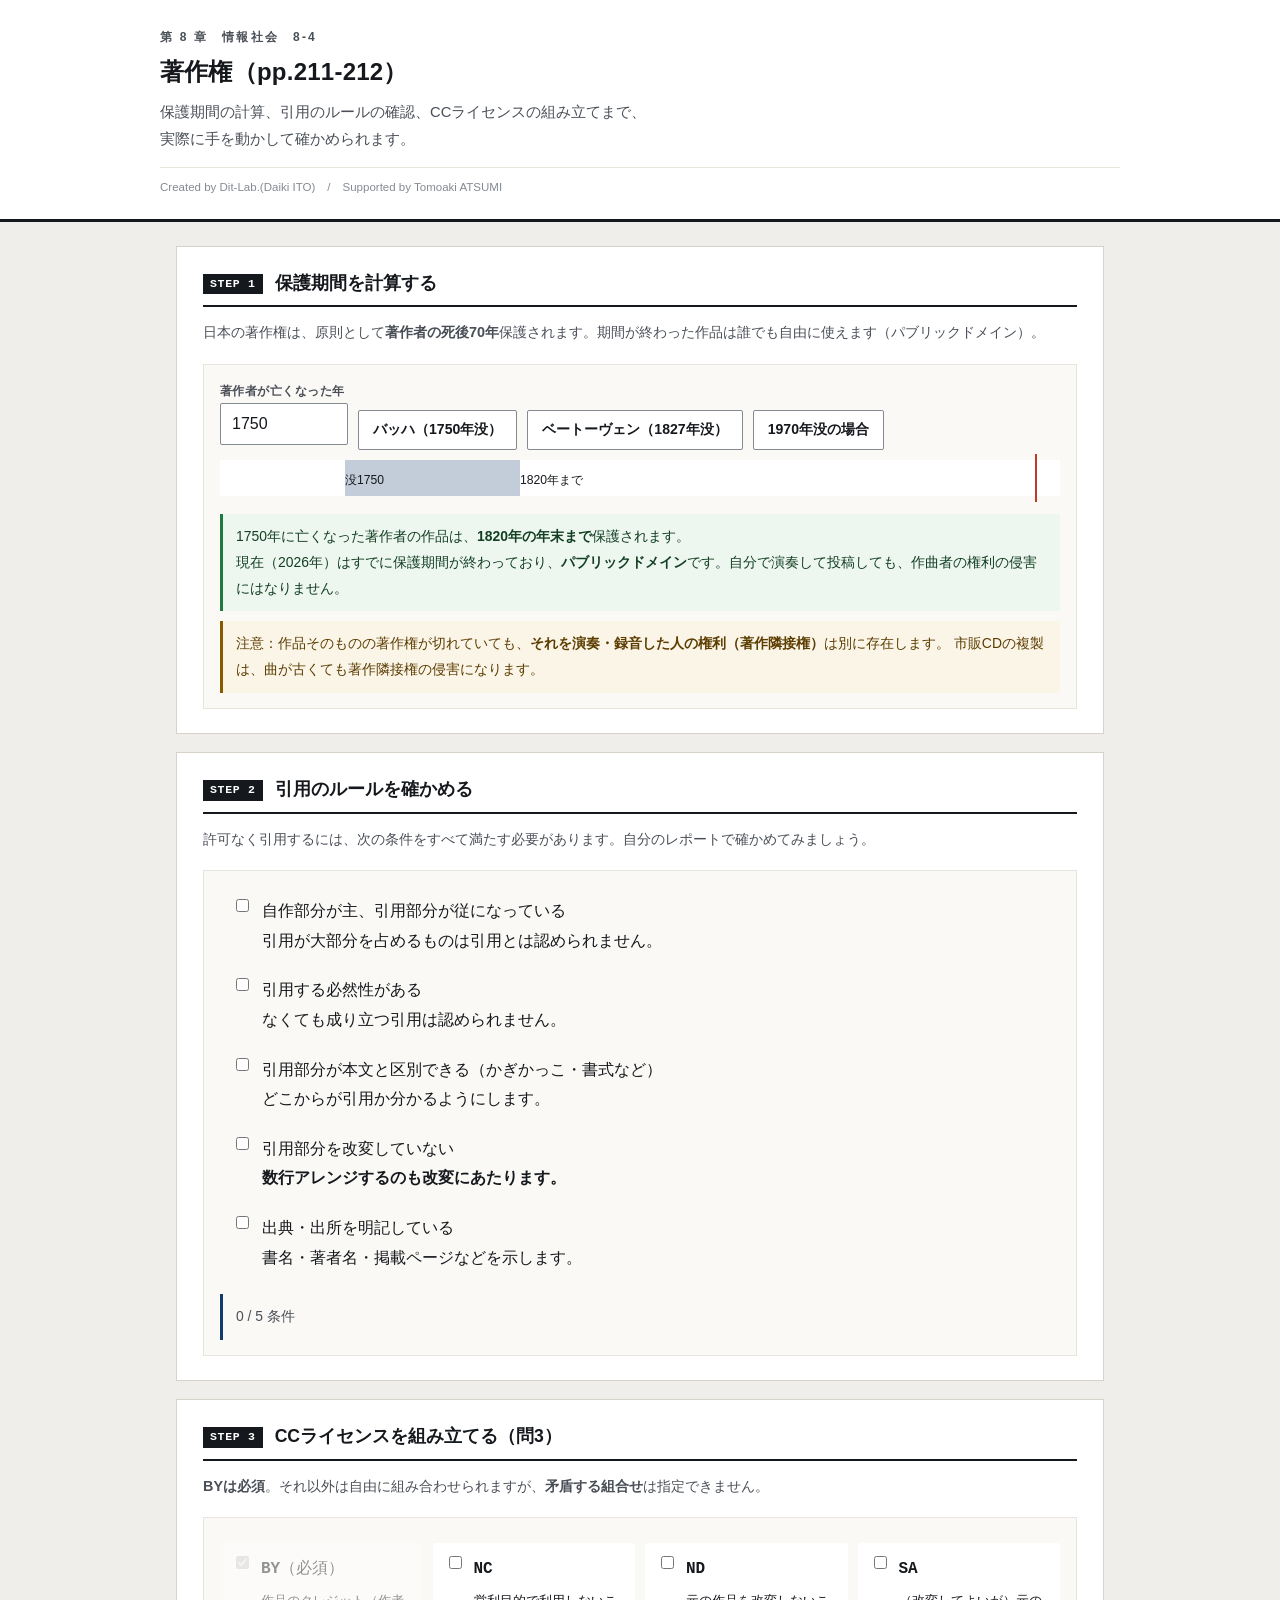
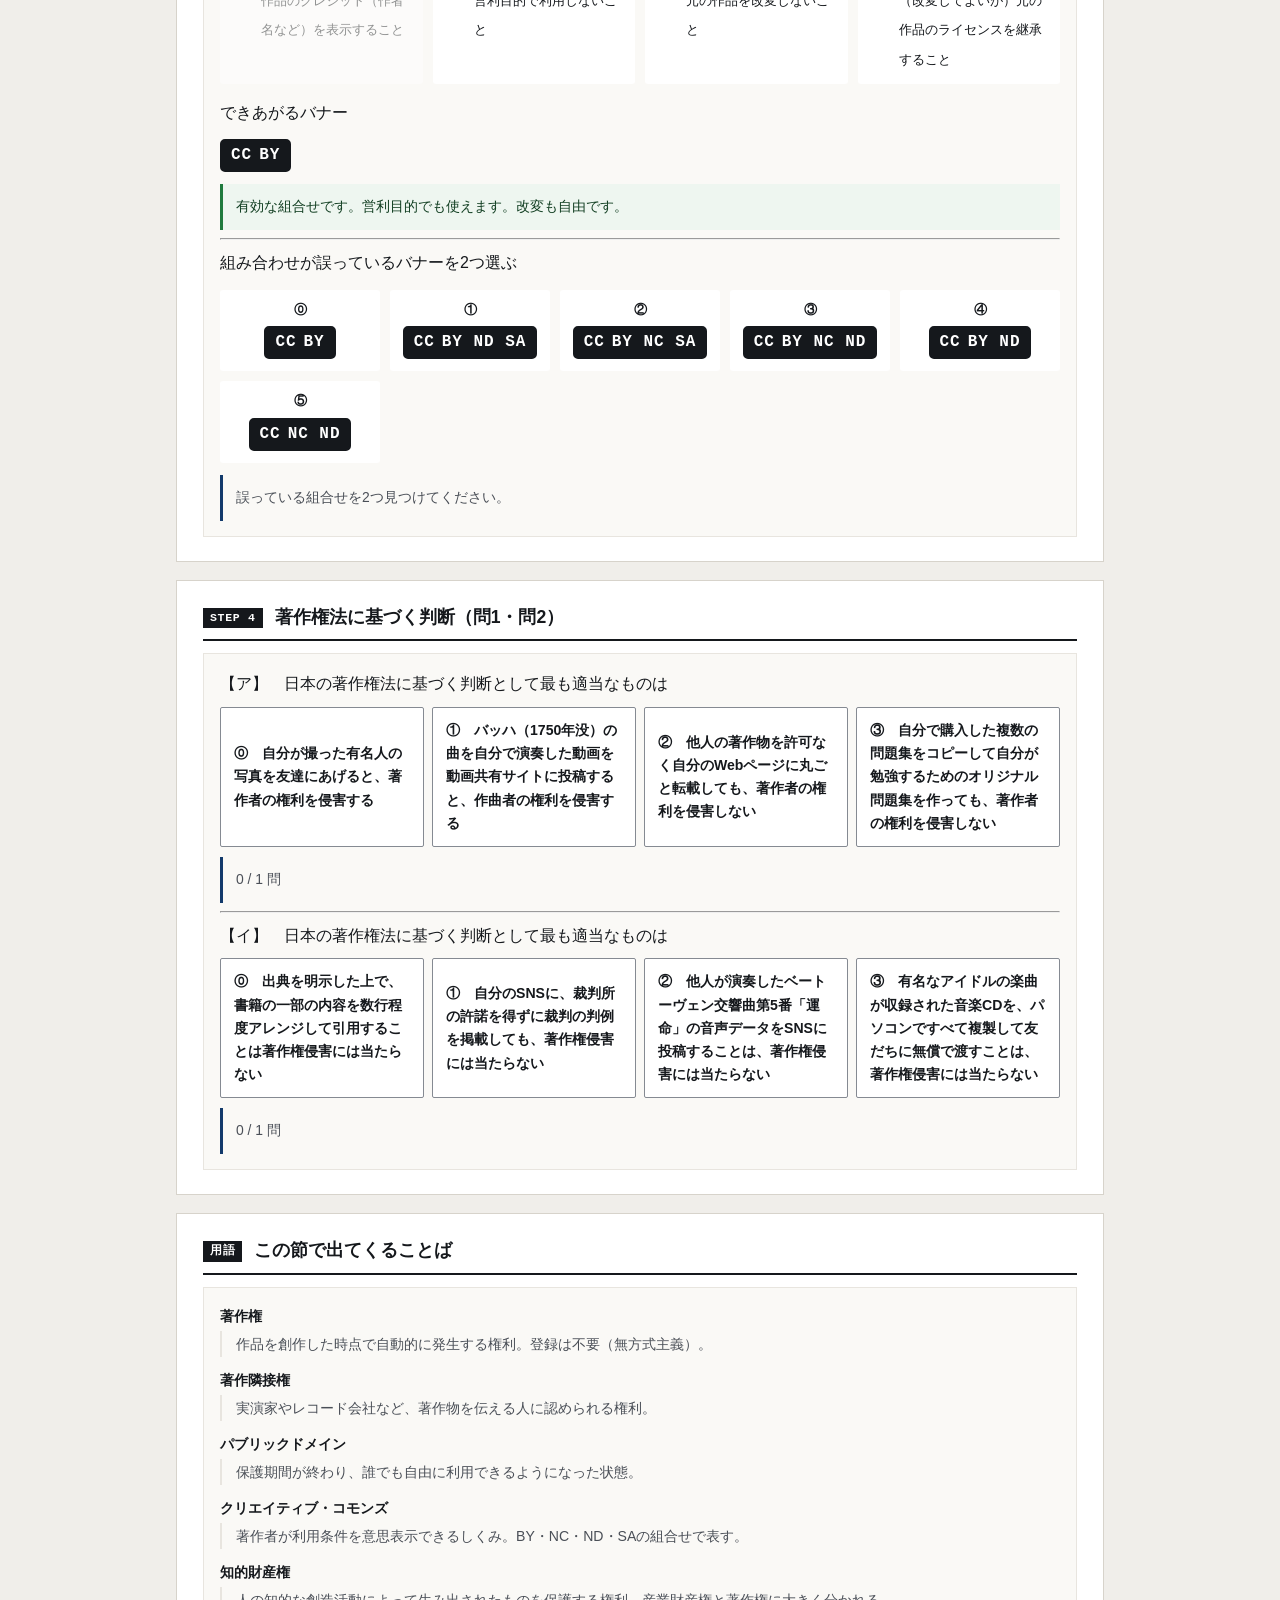
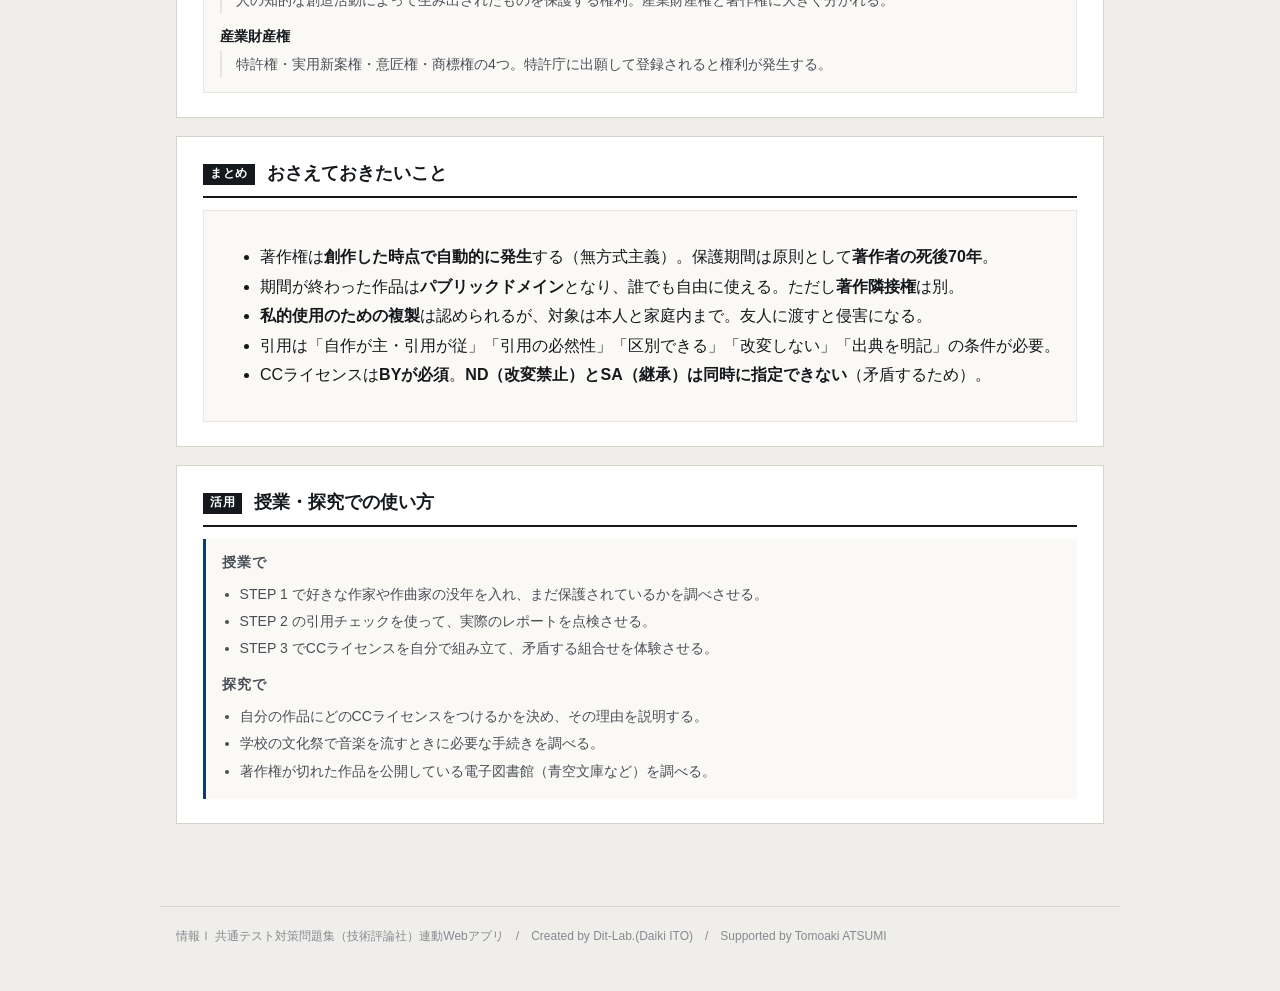
==== index.html @ 1e8e194f "chore: CSS/JSにキャッシュバスターを付与（更新が確実に反映されるように）" ====
<!DOCTYPE html>
<html lang="ja">
<head>
<meta charset="UTF-8">
<meta name="viewport" content="width=device-width, initial-scale=1.0">
<title>著作権｜情報Ⅰ共通テスト対策問題集</title>
<meta name="description" content="保護期間の計算、引用のルールの確認、CCライセンスの組み立てまで、実際に手を動かして確かめられます。">
<link rel="icon" href="data:image/svg+xml,%3Csvg xmlns=%22http://www.w3.org/2000/svg%22 viewBox=%220 0 32 32%22%3E%3Crect width=%2232%22 height=%2232%22 fill=%22%2315181c%22/%3E%3Ctext x=%2216%22 y=%2222%22 font-size=%2218%22 font-family=%22monospace%22 fill=%22%23fff%22 text-anchor=%22middle%22%3E01%3C/text%3E%3C/svg%3E">
<link rel="stylesheet" href="css/style.css?v=239696b1">
<link rel="stylesheet" href="css/app.css?v=c9babf44">
</head>
<body>

<header class="app-header">
  <div class="inner">
    <span class="eyebrow">第 8 章　情報社会　8-4</span>
    <h1>著作権（pp.211-212）</h1>
    <p class="lead">保護期間の計算、引用のルールの確認、CCライセンスの組み立てまで、実際に手を動かして確かめられます。</p>
    <p class="credit">Created by Dit-Lab.(Daiki ITO)　/　Supported by Tomoaki ATSUMI</p>
  </div>
</header>

<main class="wrap">
  <section class="step" id="step1">
    <h2><span class="no">STEP 1</span>保護期間を計算する</h2>
    <p class="desc">日本の著作権は、原則として<strong>著作者の死後70年</strong>保護されます。期間が終わった作品は誰でも自由に使えます（パブリックドメイン）。</p>
    <div class="panel">
      <div class="btn-row" style="align-items:flex-end;flex-wrap:wrap;gap:10px">
        <label class="fld" for="deathY">著作者が亡くなった年<br>
          <input type="number" id="deathY" value="1750" class="mono" style="width:8em"></label>
        <button class="btn" data-y="1750">バッハ（1750年没）</button>
        <button class="btn" data-y="1827">ベートーヴェン（1827年没）</button>
        <button class="btn" data-y="1970">1970年没の場合</button>
      </div>
      <div class="timeline2" id="tlBox"></div>
      <div class="note" id="tlNote" style="margin-top:18px"></div>
      <div class="note warn" style="margin-top:10px">
        注意：作品そのものの著作権が切れていても、<strong>それを演奏・録音した人の権利（著作隣接権）</strong>は別に存在します。
        市販CDの複製は、曲が古くても著作隣接権の侵害になります。
      </div>
    </div>
  </section>

  <section class="step" id="step2">
    <h2><span class="no">STEP 2</span>引用のルールを確かめる</h2>
    <p class="desc">許可なく引用するには、次の条件をすべて満たす必要があります。自分のレポートで確かめてみましょう。</p>
    <div class="panel">
      <div class="rulelist" id="ruleBox"></div>
      <div class="note" id="ruleNote" style="margin-top:12px"></div>
    </div>
  </section>

  <section class="step" id="step3">
    <h2><span class="no">STEP 3</span>CCライセンスを組み立てる（問3）</h2>
    <p class="desc"><strong>BYは必須</strong>。それ以外は自由に組み合わせられますが、<strong>矛盾する組合せ</strong>は指定できません。</p>
    <div class="panel">
      <div class="ccopts" id="ccOpts"></div>
      <p class="qhead" style="margin-top:14px">できあがるバナー</p>
      <div id="ccOut"></div>
      <div class="note" id="ccNote" style="margin-top:12px"></div>
      <hr class="sep">
      <p class="qhead">組み合わせが誤っているバナーを2つ選ぶ</p>
      <div class="ccbank" id="ccBank"></div>
      <div class="note" id="bankNote" style="margin-top:12px"></div>
    </div>
  </section>

  <section class="step" id="step4">
    <h2><span class="no">STEP 4</span>著作権法に基づく判断（問1・問2）</h2>
    <div class="panel">
      <div id="q1Box"></div>
      <div class="note" id="q1Note" style="margin-top:10px"></div>
      <hr class="sep">
      <div id="q2Box"></div>
      <div class="note" id="q2Note" style="margin-top:10px"></div>
    </div>
  </section>

  <section class="step" id="glossary">
    <h2><span class="no">用語</span>この節で出てくることば</h2>
    <div class="panel"><div id="glossBox"></div></div>
  </section>

  <section class="step" id="wrap">
    <h2><span class="no">まとめ</span>おさえておきたいこと</h2>
    <div class="panel">
      <ul class="bullets">
        <li>著作権は<strong>創作した時点で自動的に発生</strong>する（無方式主義）。保護期間は原則として<strong>著作者の死後70年</strong>。</li>
        <li>期間が終わった作品は<strong>パブリックドメイン</strong>となり、誰でも自由に使える。ただし<strong>著作隣接権</strong>は別。</li>
        <li><strong>私的使用のための複製</strong>は認められるが、対象は本人と家庭内まで。友人に渡すと侵害になる。</li>
        <li>引用は「自作が主・引用が従」「引用の必然性」「区別できる」「改変しない」「出典を明記」の条件が必要。</li>
        <li>CCライセンスは<strong>BYが必須</strong>。<strong>ND（改変禁止）とSA（継承）は同時に指定できない</strong>（矛盾するため）。</li>
      </ul>
    </div>
  </section>

  <section class="step">
    <h2><span class="no">活用</span>授業・探究での使い方</h2>
    <div class="use-note">
      <h3>授業で</h3>
      <ul>
        <li>STEP 1 で好きな作家や作曲家の没年を入れ、まだ保護されているかを調べさせる。</li>
        <li>STEP 2 の引用チェックを使って、実際のレポートを点検させる。</li>
        <li>STEP 3 でCCライセンスを自分で組み立て、矛盾する組合せを体験させる。</li>
      </ul>
      <h3 style="margin-top:12px">探究で</h3>
      <ul>
        <li>自分の作品にどのCCライセンスをつけるかを決め、その理由を説明する。</li>
        <li>学校の文化祭で音楽を流すときに必要な手続きを調べる。</li>
        <li>著作権が切れた作品を公開している電子図書館（青空文庫など）を調べる。</li>
      </ul>
    </div>
  </section>

</main>

<footer class="app-footer">
  情報Ⅰ 共通テスト対策問題集（技術評論社）連動Webアプリ　/　Created by Dit-Lab.(Daiki ITO)　/　Supported by Tomoaki ATSUMI
</footer>

<script src="js/tools.js?v=c07db610"></script>
<script src="js/chart.js?v=fb6e3be1"></script>
<script src="js/terms.js?v=d081cacd"></script>
<script src="js/quiz.js?v=5d6779cc"></script>
<script src="js/app.js?v=ba1130f3"></script>
</body>
</html>
---- css/style.css ----
/* =========================================================
   情報Ⅰ 共通テスト対策問題集 — Web アプリ共通スタイル
   紙面（参考書）に寄せた設計。装飾色は使わず、色は意味を持つときだけ。
   ========================================================= */

:root{
  --paper:#ffffff;
  --paper-2:#faf9f6;      /* うすい紙 */
  --bg:#f0eeea;           /* 台紙 */
  --ink:#15181c;
  --ink-2:#4a4f57;
  --ink-3:#858a92;
  --rule:#d7d3cb;         /* 罫線 */
  --rule-2:#e8e5df;
  --accent:#123a6b;       /* 濃紺。主要操作と現在地だけに使う */
  --accent-w:#e9eef6;
  --zero:#c0392b;         /* 左＝0 */
  --one:#1d4ed8;          /* 右＝1 */
  --ok:#1f7a3d;   --ok-bg:#eef6f0;
  --ng:#b3261e;   --ng-bg:#fbefee;
  --warn:#8a5a00; --warn-bg:#fbf5e8;
  --font:"Hiragino Kaku Gothic ProN","Hiragino Sans","Yu Gothic Medium","Yu Gothic",
         "Noto Sans JP",Meiryo,-apple-system,BlinkMacSystemFont,sans-serif;
  --mono:"SFMono-Regular",Menlo,Consolas,"Courier New",monospace;
}

*{box-sizing:border-box}
[hidden]{display:none !important}
html{-webkit-text-size-adjust:100%}
body{
  margin:0; background:var(--bg); color:var(--ink);
  font-family:var(--font); font-size:16px; line-height:1.85;
  font-feature-settings:"palt" 1;
}
h1,h2,h3,h4{line-height:1.45; margin:0; font-weight:700}
p{margin:0 0 .75em} p:last-child{margin-bottom:0}
a{color:var(--accent)}

/* ---------- 標題 ---------- */
.app-header{background:var(--paper); border-bottom:3px solid var(--ink); padding:26px 20px 20px}
.app-header .inner{max-width:960px; margin:0 auto}
.app-header .eyebrow{
  font-size:.75rem; font-weight:700; color:var(--ink-2); letter-spacing:.18em;
  display:block; margin-bottom:7px;
}
.app-header h1{font-size:1.5rem; letter-spacing:.01em}
.app-header .lead{font-size:.92rem; color:var(--ink-2); margin-top:9px; max-width:60ch}
.app-header .credit{
  font-size:.72rem; color:var(--ink-3); margin-top:14px;
  padding-top:9px; border-top:1px solid var(--rule-2);
}

/* ---------- 版面 ---------- */
.wrap{max-width:960px; margin:0 auto; padding:24px 16px 64px}
.step{background:var(--paper); border:1px solid var(--rule); padding:24px 26px; margin-bottom:18px}
.step > h2{
  display:flex; align-items:baseline; gap:12px; font-size:1.1rem;
  padding-bottom:9px; border-bottom:2px solid var(--ink); margin-bottom:12px;
}
.step > h2 .no{
  flex:none; font-family:var(--mono); font-size:.72rem; font-weight:700;
  background:var(--ink); color:var(--paper); padding:2px 7px; letter-spacing:.06em;
  position:relative; top:-2px;
}
.step > .desc{color:var(--ink-2); font-size:.9rem; margin-bottom:18px}
.step[hidden]{display:none}

.grid{display:grid; gap:20px}
.grid > *{min-width:0}          /* 子の中身で列が広がるのを防ぐ */
@media(min-width:800px){ .grid.c2{grid-template-columns:1fr 1fr} }

.panel{border:1px solid var(--rule-2); background:var(--paper-2); padding:15px 16px; min-width:0}
.panel > h3{
  font-size:.8rem; font-weight:700; color:var(--ink-2); letter-spacing:.08em;
  margin-bottom:12px; padding-bottom:6px; border-bottom:1px solid var(--rule);
}

/* ---------- 部品 ---------- */
.btn{
  appearance:none; border:1px solid var(--ink-3); background:var(--paper); color:var(--ink);
  font-family:inherit; font-size:.88rem; font-weight:700; padding:8px 14px;
  border-radius:2px; cursor:pointer; min-height:40px; line-height:1.4;
  transition:background .12s, border-color .12s, color .12s;
}
.btn:hover:not(:disabled){background:var(--accent-w); border-color:var(--accent); color:var(--accent)}
.btn:disabled{opacity:.35; cursor:not-allowed}
.btn.primary{background:var(--accent); color:var(--paper); border-color:var(--accent)}
.btn.primary:hover:not(:disabled){background:#0d2c53; color:var(--paper)}
.btn.ghost{border-color:var(--rule); color:var(--ink-2)}
.btn.sm{font-size:.8rem; padding:5px 10px; min-height:34px}
.btn-row{display:flex; flex-wrap:wrap; gap:8px; align-items:center}

/* タブ（見出し下線式） */
.seg{display:flex; gap:0; border-bottom:1px solid var(--rule)}
.seg button{
  appearance:none; border:0; background:transparent; font-family:inherit; font-size:.88rem;
  font-weight:700; color:var(--ink-3); padding:9px 4px; margin-right:26px; cursor:pointer;
  border-bottom:3px solid transparent; margin-bottom:-1px; min-height:40px;
}
.seg button:hover{color:var(--ink-2)}
.seg button[aria-pressed="true"]{color:var(--ink); border-bottom-color:var(--accent)}

label.fld{display:block; font-size:.78rem; font-weight:700; color:var(--ink-2); margin-bottom:5px; letter-spacing:.04em}
input[type=text], textarea, input[type=number]{
  width:100%; font-family:inherit; font-size:1rem; color:var(--ink);
  border:1px solid var(--ink-3); border-radius:2px; padding:9px 11px;
  background:var(--paper); min-height:42px;
}
input:focus, textarea:focus{outline:2px solid var(--accent); outline-offset:-1px; border-color:var(--accent)}
.btn:focus-visible, .seg button:focus-visible, .node-card:focus-visible{outline:2px solid var(--accent); outline-offset:2px}
textarea{resize:vertical; line-height:1.7}
.mono{font-family:var(--mono)}

table.tbl{width:100%; border-collapse:collapse; font-size:.89rem}
table.tbl th, table.tbl td{border-bottom:1px solid var(--rule-2); padding:7px 10px; text-align:right}
table.tbl th:first-child, table.tbl td:first-child{text-align:left}
table.tbl thead th{border-bottom:1.5px solid var(--ink); font-size:.76rem; color:var(--ink-2); font-weight:700; white-space:nowrap}
.tbl-scroll{overflow-x:auto; -webkit-overflow-scrolling:touch; max-width:100%}

.note{padding:10px 13px; font-size:.87rem; border-left:3px solid var(--ink-3); background:var(--paper-2)}
.note.ok{background:var(--ok-bg); border-left-color:var(--ok); color:#123f22}
.note.ng{background:var(--ng-bg); border-left-color:var(--ng); color:#6d1a15}
.note.info{background:var(--paper-2); border-left-color:var(--accent); color:var(--ink-2)}
.note.warn{background:var(--warn-bg); border-left-color:var(--warn); color:#5c3d00}
.note[hidden]{display:none}

.badge{
  display:inline-block; font-size:.72rem; font-weight:700; padding:1px 7px;
  border:1px solid var(--rule); color:var(--ink-2); background:var(--paper); letter-spacing:.04em;
}

/* 数値は罫線で仕切るだけ。カードにしない */
.metrics{display:flex; flex-wrap:wrap; gap:0; border-top:1px solid var(--rule)}
.metric{flex:1 1 130px; padding:11px 14px 11px 0; border-right:1px solid var(--rule-2)}
.metric:last-child{border-right:0}
.metric .k{font-size:.74rem; color:var(--ink-3); font-weight:700; letter-spacing:.05em}
.metric .v{font-size:1.6rem; font-weight:700; line-height:1.3; font-family:var(--mono); letter-spacing:-.01em}
.metric .s{font-size:.76rem; color:var(--ink-2)}

.bit0{color:var(--zero); font-weight:700}
.bit1{color:var(--one); font-weight:700}

.app-footer{
  max-width:960px; margin:0 auto; padding:18px 16px 44px; color:var(--ink-3);
  font-size:.75rem; border-top:1px solid var(--rule);
}
.sr-only{position:absolute;width:1px;height:1px;overflow:hidden;clip:rect(0 0 0 0);white-space:nowrap}

@media(max-width:640px){
  body{font-size:15px}
  .app-header{padding:20px 16px 16px}
  .app-header h1{font-size:1.16rem}
  .wrap{padding:16px 12px 52px}
  .step{padding:18px 15px}
  .seg button{margin-right:18px; font-size:.84rem}
  .metric{flex-basis:50%; border-right:0}
}
@media (prefers-reduced-motion:reduce){ *{animation:none!important; transition:none!important} }

/* ---------- 自分のデータ・共有・印刷 ---------- */
.toolbar{display:flex; flex-wrap:wrap; gap:8px; align-items:center; margin-top:12px;
  padding-top:12px; border-top:1px solid var(--rule-2)}
.toolbar .hint{font-size:.78rem; color:var(--ink-3)}
.paste-area{width:100%; min-height:110px; font-family:var(--mono); font-size:.86rem}
.use-note{background:var(--paper-2); border-left:3px solid var(--accent); padding:14px 16px; font-size:.88rem}
.use-note h3{font-size:.86rem; letter-spacing:.06em; margin-bottom:8px; color:var(--ink-2)}
.use-note ol, .use-note ul{margin:0; padding-left:1.25em; line-height:1.95; color:var(--ink-2)}

@media print{
  body{background:#fff}
  .app-header{border-bottom:2px solid #000}
  .step{border:1px solid #bbb; break-inside:avoid; page-break-inside:avoid; margin-bottom:12px}
  .btn, .seg, .toolbar, input[type=range]{display:none !important}
  .note{border-left-width:2px}
  a[href]:after{content:""}
}

/* ---------- 入力グリッド ---------- */
.dg-scroll{overflow:auto; -webkit-overflow-scrolling:touch; border:1px solid var(--rule); background:var(--paper); max-height:420px}
table.dg{border-collapse:collapse; font-family:var(--mono); font-size:.9rem; min-width:100%}
table.dg th, table.dg td{border:1px solid var(--rule-2); padding:0}
table.dg thead th{background:var(--paper-2); position:sticky; top:0; z-index:2}
table.dg .dg-n{background:var(--paper-2); color:var(--ink-3); font-size:.76rem; font-weight:400;
  text-align:center; min-width:34px; padding:0 4px; position:sticky; left:0; z-index:1}
table.dg .dg-corner{background:var(--paper-2); min-width:34px; position:sticky; left:0; z-index:3}
table.dg .dg-act{background:var(--paper-2); width:34px}
.dg-h, .dg-c{width:100%; min-width:96px; border:0; background:transparent; font-family:inherit;
  font-size:.9rem; padding:8px 9px; color:var(--ink); min-height:38px}
.dg-h{font-weight:700; font-family:var(--font); font-size:.82rem; color:var(--ink-2)}
.dg-c.num{text-align:right}
.dg-c:focus, .dg-h:focus{outline:2px solid var(--accent); outline-offset:-2px; background:var(--accent-w)}
.dg-del{border:0; background:transparent; color:var(--ink-3); cursor:pointer; width:32px; height:34px; font-size:1rem}
.dg-del:hover{color:var(--ng)}
.dg-tools{display:flex; flex-wrap:wrap; gap:8px; align-items:center; margin-top:10px}
.dg-hint{font-size:.76rem; color:var(--ink-3)}

/* ---------- ファイル読み込み ---------- */
.filebox{display:flex; flex-wrap:wrap; gap:10px; align-items:center; padding:12px;
  border:1px dashed var(--rule); background:var(--paper-2)}
.filebox input[type=file]{font-size:.85rem; font-family:inherit; max-width:100%}
.filebox .sel{max-width:220px}
.filelabel{display:inline-flex; align-items:center; gap:6px; font-size:.85rem; font-weight:700;
  border:1px solid var(--ink-3); background:var(--paper); padding:8px 14px; border-radius:2px; cursor:pointer; min-height:40px}
.filelabel:hover{border-color:var(--accent); color:var(--accent); background:var(--accent-w)}
.filelabel input{display:none}

/* ---------- 用語解説 ---------- */
.term{position:relative; border-bottom:1.5px dotted var(--accent); cursor:help; color:var(--accent); font-weight:700}
.term .term-pop{display:none; position:absolute; left:0; top:1.7em; z-index:50; width:min(300px,78vw);
  background:var(--paper); border:1px solid var(--ink-3); box-shadow:0 6px 20px rgba(0,0,0,.14);
  padding:10px 12px; font-size:.82rem; font-weight:400; color:var(--ink-2); line-height:1.75;
  border-left:3px solid var(--accent); cursor:auto; text-align:left}
.term .term-pop b{display:block; color:var(--ink); font-size:.86rem; margin-bottom:3px}
.term.open .term-pop{display:block}
dl.gloss{margin:0; font-size:.88rem}
dl.gloss dt{font-weight:700; color:var(--ink); margin-top:10px}
dl.gloss dt:first-child{margin-top:0}
dl.gloss dd{margin:2px 0 0; color:var(--ink-2); line-height:1.85; padding-left:1em; border-left:2px solid var(--rule-2)}
@media print{ .term{border-bottom:0; color:inherit} .term .term-pop{display:none !important} }

/* ---------- スマホ・タブレット ---------- */
@media (max-width:1024px){
  /* iOS で入力時に画面が勝手に拡大するのを防ぐ（16px 未満だとズームする） */
  input[type=text], input[type=number], textarea, select, .dg-c, .dg-h{ font-size:16px }
  .dg-c, .dg-h{ min-width:110px }
}
@media (max-width:820px){
  .grid.c2{grid-template-columns:1fr}
  .dg-scroll{max-height:340px}
  .filebox{flex-direction:column; align-items:stretch}
  .filebox .sel{max-width:100%}
  .term .term-pop{left:auto; right:0; width:min(280px,86vw)}
}
@media (max-width:480px){
  .step > h2{font-size:1rem; flex-wrap:wrap}
  .metrics{gap:0}
  .metric{flex-basis:50%; padding-right:10px}
  .metric .v{font-size:1.3rem}
  .btn{padding:8px 12px}
  .dg-tools{gap:6px}
  .dg-hint{width:100%}
}
/* タッチ操作でのスクロールを滑らかに */
.tbl-scroll, .dg-scroll, .tree-box{ -webkit-overflow-scrolling:touch; overscroll-behavior-x:contain }

/* 幅指定つきの入力欄がスマートフォンではみ出さないようにする */
input[type=text], input[type=number], input[type=search], textarea, select{ max-width:100% }
.btn-row > label{ min-width:0; max-width:100% }
.btn-row > label input, .btn-row > label select{ max-width:100% }

/* 共通：○×判定・並べかえ（quiz.js 用） */
.abcde{border:1px solid var(--rule); border-radius:3px; overflow:hidden}
.abcde > div{border-top:1px solid var(--rule); padding:10px 12px}
.abcde > div:first-child{border-top:0}
.abcde .st{display:flex; gap:10px; align-items:flex-start; flex-wrap:wrap}
.abcde .st .k{font-weight:700; font-family:var(--mono); min-width:1.4em}
.abcde .st .t{flex:1; min-width:12em}
.abcde .jb{display:flex; gap:6px}
.abcde .jb .btn{min-width:3.4em; padding:6px 10px; text-align:center}
.prep{display:grid; grid-template-columns:repeat(auto-fit,minmax(150px,1fr)); gap:10px; margin-top:10px}
.prep .slot{border:1px dashed var(--ink-3); border-radius:3px; padding:10px; min-height:92px; background:var(--paper)}
.prep .slot.filled{border-style:solid}
.prep .slot .tag{font:700 .74rem/1.4 var(--mono); color:var(--accent); display:block; margin-bottom:6px}
.prep .slot .txt{font-size:.86rem; line-height:1.7}
.cards{display:flex; flex-wrap:wrap; gap:8px; margin-top:10px}
.cards .c{border:1px solid var(--ink-3); border-radius:3px; padding:9px 12px; background:var(--paper);
  cursor:pointer; font-size:.88rem; max-width:100%; text-align:left; font-family:inherit; color:var(--ink)}
.cards .c:hover{background:var(--warn-bg)}
.cards .c.used{opacity:.35; pointer-events:none}
---- css/app.css ----
.qhead{display:flex; justify-content:space-between; align-items:center; margin-bottom:12px}
.card-q{border:1px solid var(--rule); background:var(--paper); padding:18px; margin-bottom:14px}
.q-scene{font-size:1rem; font-weight:700; line-height:1.9}
.choice4{display:grid; gap:8px; grid-template-columns:repeat(auto-fit,minmax(160px,1fr))}
.choice4 .btn{text-align:left; line-height:1.65; padding:11px 13px}
.choice4 .btn.correct{background:var(--ok-bg); border-color:var(--ok); color:var(--ok)}
.choice4 .btn.wrong{background:var(--ng-bg); border-color:var(--ng); color:var(--ng)}
.choice4.locked{pointer-events:none}
.sel{width:100%; font-family:inherit; font-size:.95rem; padding:9px 11px; min-height:42px;
  border:1px solid var(--ink-3); border-radius:2px; background:var(--paper); color:var(--ink)}
input[type=range]{width:100%; accent-color:var(--accent); height:34px}
.why{font-size:.85rem; color:var(--ink-2); line-height:1.85}
.eqbox{font-family:var(--mono); font-size:1.02rem; font-weight:700; text-align:center; padding:14px;
  border:1px solid var(--rule); background:var(--paper-2); line-height:1.8}
.blankin{border:1.5px solid var(--accent); background:#fff; padding:6px 8px; text-align:center;
  font-family:var(--mono); min-height:38px; font-size:.95rem; max-width:120px}
.blankin.ok{border-color:var(--ok); background:var(--ok-bg)}
.blankin.ng{border-color:var(--ng); background:var(--ng-bg)}
table.tbl td .blankin{width:100%; max-width:none}

/* --- 8-4 著作権 --- */
.ccbadge{display:inline-flex;align-items:center;gap:2px;border:2px solid #15181c;border-radius:5px;
  padding:5px 9px;background:#15181c;color:#fff;font:700 1rem/1.2 var(--mono);letter-spacing:.06em}
.ccbadge .cc{margin-right:5px}
.ccopts{display:grid;grid-template-columns:repeat(auto-fit,minmax(150px,1fr));gap:10px;margin-top:10px}
.ccopts label{display:flex;gap:9px;align-items:flex-start;border:1px solid var(--line);border-radius:3px;
  padding:10px 12px;background:#fff;cursor:pointer}
.ccopts label.dis{opacity:.45}
.ccopts .t{font-weight:700;font-family:var(--mono)}
.ccopts .d{font-size:.8rem;color:var(--muted);line-height:1.6}
.ccbank{display:grid;grid-template-columns:repeat(auto-fit,minmax(140px,1fr));gap:10px}
.ccbank .b{border:1px solid var(--line);border-radius:3px;padding:12px;text-align:center;background:#fff;cursor:pointer}
.ccbank .b:hover{background:var(--warn-bg)}
.ccbank .b.correct{border-color:var(--ok);background:var(--ok-bg)}
.ccbank .b.wrong{border-color:var(--ng);background:var(--ng-bg)}
.ccbank .b .no{font:700 .82rem/1.4 var(--mono);color:var(--muted);margin-bottom:6px}
.timeline2{border:1px solid var(--line);height:36px;position:relative;background:#fff;margin-top:10px}
.timeline2 i{position:absolute;top:0;bottom:0;left:0;background:var(--accent);opacity:.25}
.timeline2 .now{position:absolute;top:-6px;bottom:-6px;width:2px;background:#c0392b}
.timeline2 .lb{position:absolute;top:9px;font-size:.76rem;color:var(--muted)}
.rulelist{border:1px solid var(--line);border-radius:3px;overflow:hidden}
.rulelist > label{display:flex;gap:10px;align-items:flex-start;padding:10px 12px;border-top:1px solid var(--line);cursor:pointer}
.rulelist > label:first-child{border-top:0}
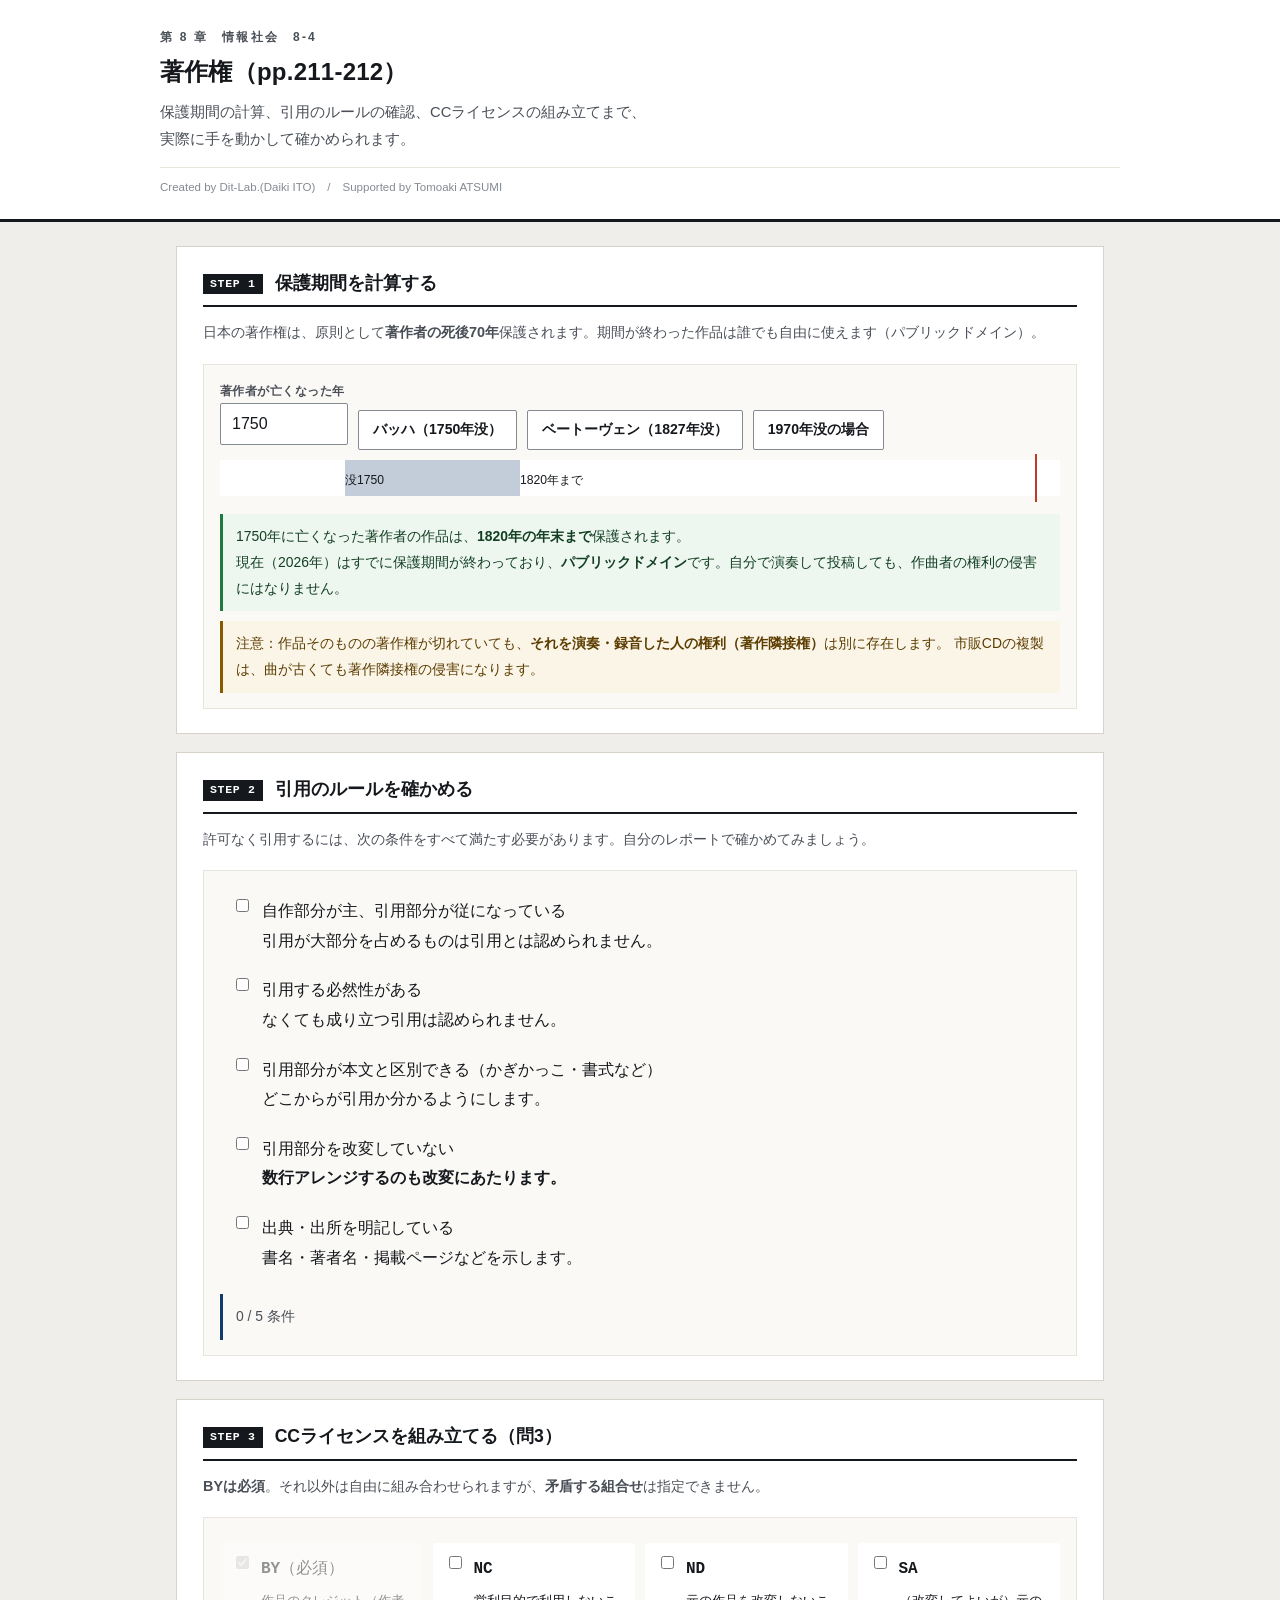
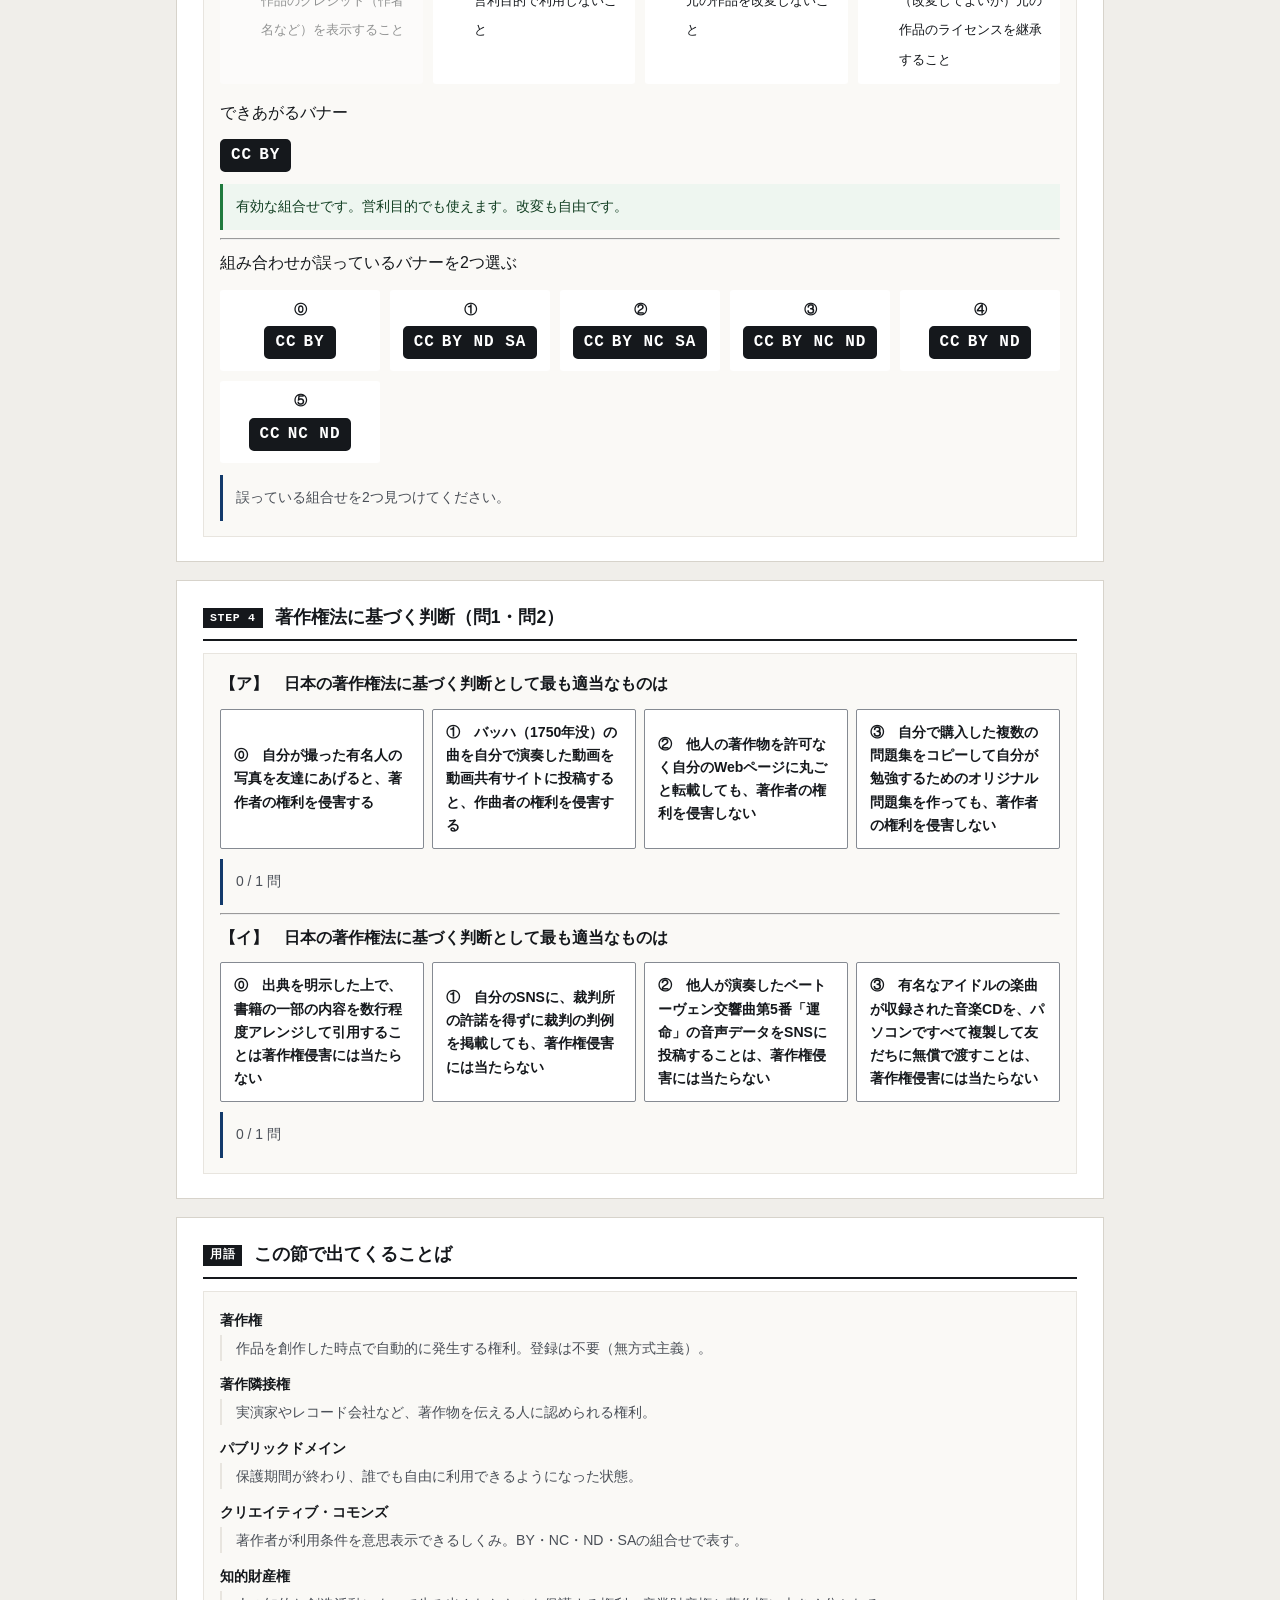
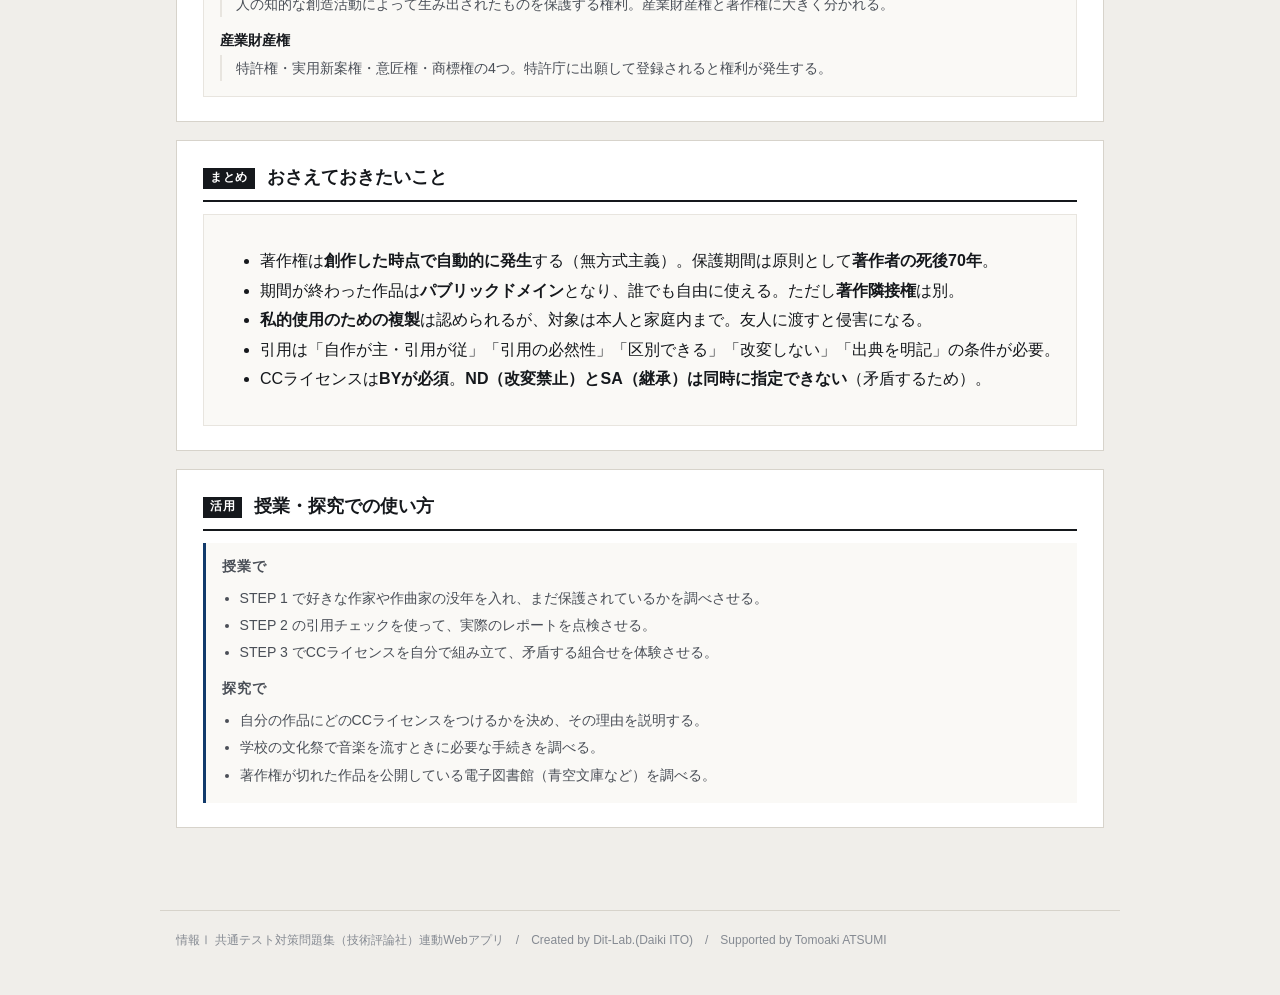
==== commit a5df22fd: "fix: 設問見出しのレイアウト不具合を修正（.qhead→.pq）" ====
--- a/index.html
+++ b/index.html
@@ -6,7 +6,7 @@
 <title>著作権｜情報Ⅰ共通テスト対策問題集</title>
 <meta name="description" content="保護期間の計算、引用のルールの確認、CCライセンスの組み立てまで、実際に手を動かして確かめられます。">
 <link rel="icon" href="data:image/svg+xml,%3Csvg xmlns=%22http://www.w3.org/2000/svg%22 viewBox=%220 0 32 32%22%3E%3Crect width=%2232%22 height=%2232%22 fill=%22%2315181c%22/%3E%3Ctext x=%2216%22 y=%2222%22 font-size=%2218%22 font-family=%22monospace%22 fill=%22%23fff%22 text-anchor=%22middle%22%3E01%3C/text%3E%3C/svg%3E">
-<link rel="stylesheet" href="css/style.css?v=239696b1">
+<link rel="stylesheet" href="css/style.css?v=ea93572e">
 <link rel="stylesheet" href="css/app.css?v=c9babf44">
 </head>
 <body>
@@ -118,10 +118,8 @@
   情報Ⅰ 共通テスト対策問題集（技術評論社）連動Webアプリ　/　Created by Dit-Lab.(Daiki ITO)　/　Supported by Tomoaki ATSUMI
 </footer>
 
-<script src="js/tools.js?v=c07db610"></script>
-<script src="js/chart.js?v=fb6e3be1"></script>
 <script src="js/terms.js?v=d081cacd"></script>
-<script src="js/quiz.js?v=5d6779cc"></script>
+<script src="js/quiz.js?v=13402362"></script>
 <script src="js/app.js?v=ba1130f3"></script>
 </body>
 </html>
--- a/css/style.css
+++ b/css/style.css
@@ -68,6 +68,7 @@
 .grid{display:grid; gap:20px}
 .grid > *{min-width:0}          /* 子の中身で列が広がるのを防ぐ */
 @media(min-width:800px){ .grid.c2{grid-template-columns:1fr 1fr} }
+@media(min-width:800px){ .grid.c21{grid-template-columns:1.45fr 1fr} }
 
 .panel{border:1px solid var(--rule-2); background:var(--paper-2); padding:15px 16px; min-width:0}
 .panel > h3{
@@ -225,7 +226,7 @@
   .dg-c, .dg-h{ min-width:110px }
 }
 @media (max-width:820px){
-  .grid.c2{grid-template-columns:1fr}
+  .grid.c2,.grid.c21{grid-template-columns:1fr}
   .dg-scroll{max-height:340px}
   .filebox{flex-direction:column; align-items:stretch}
   .filebox .sel{max-width:100%}
@@ -267,3 +268,13 @@
   cursor:pointer; font-size:.88rem; max-width:100%; text-align:left; font-family:inherit; color:var(--ink)}
 .cards .c:hover{background:var(--warn-bg)}
 .cards .c.used{opacity:.35; pointer-events:none}
+
+/* --- 予想してから実行 --- */
+.pmark{display:inline-block; background:var(--accent); color:#fff; font-size:.7rem; font-weight:700;
+  letter-spacing:.08em; padding:2px 7px; border-radius:2px; margin-right:8px; vertical-align:2px}
+input.pin{font-size:1.05rem; padding:7px 10px; border:1px solid var(--rule); border-radius:3px;
+  width:9em; max-width:100%; background:#fff}
+.btn-row .unit{color:var(--muted); font-size:.9rem}
+.choice4 .btn.on{border-color:var(--accent); box-shadow:inset 0 0 0 1px var(--accent); font-weight:700}
+/* 設問文の見出し（flex ではなく通常の段落。.qhead は左右振り分け用なので用途が別） */
+.pq{margin:0 0 10px; font-weight:700; line-height:1.85}
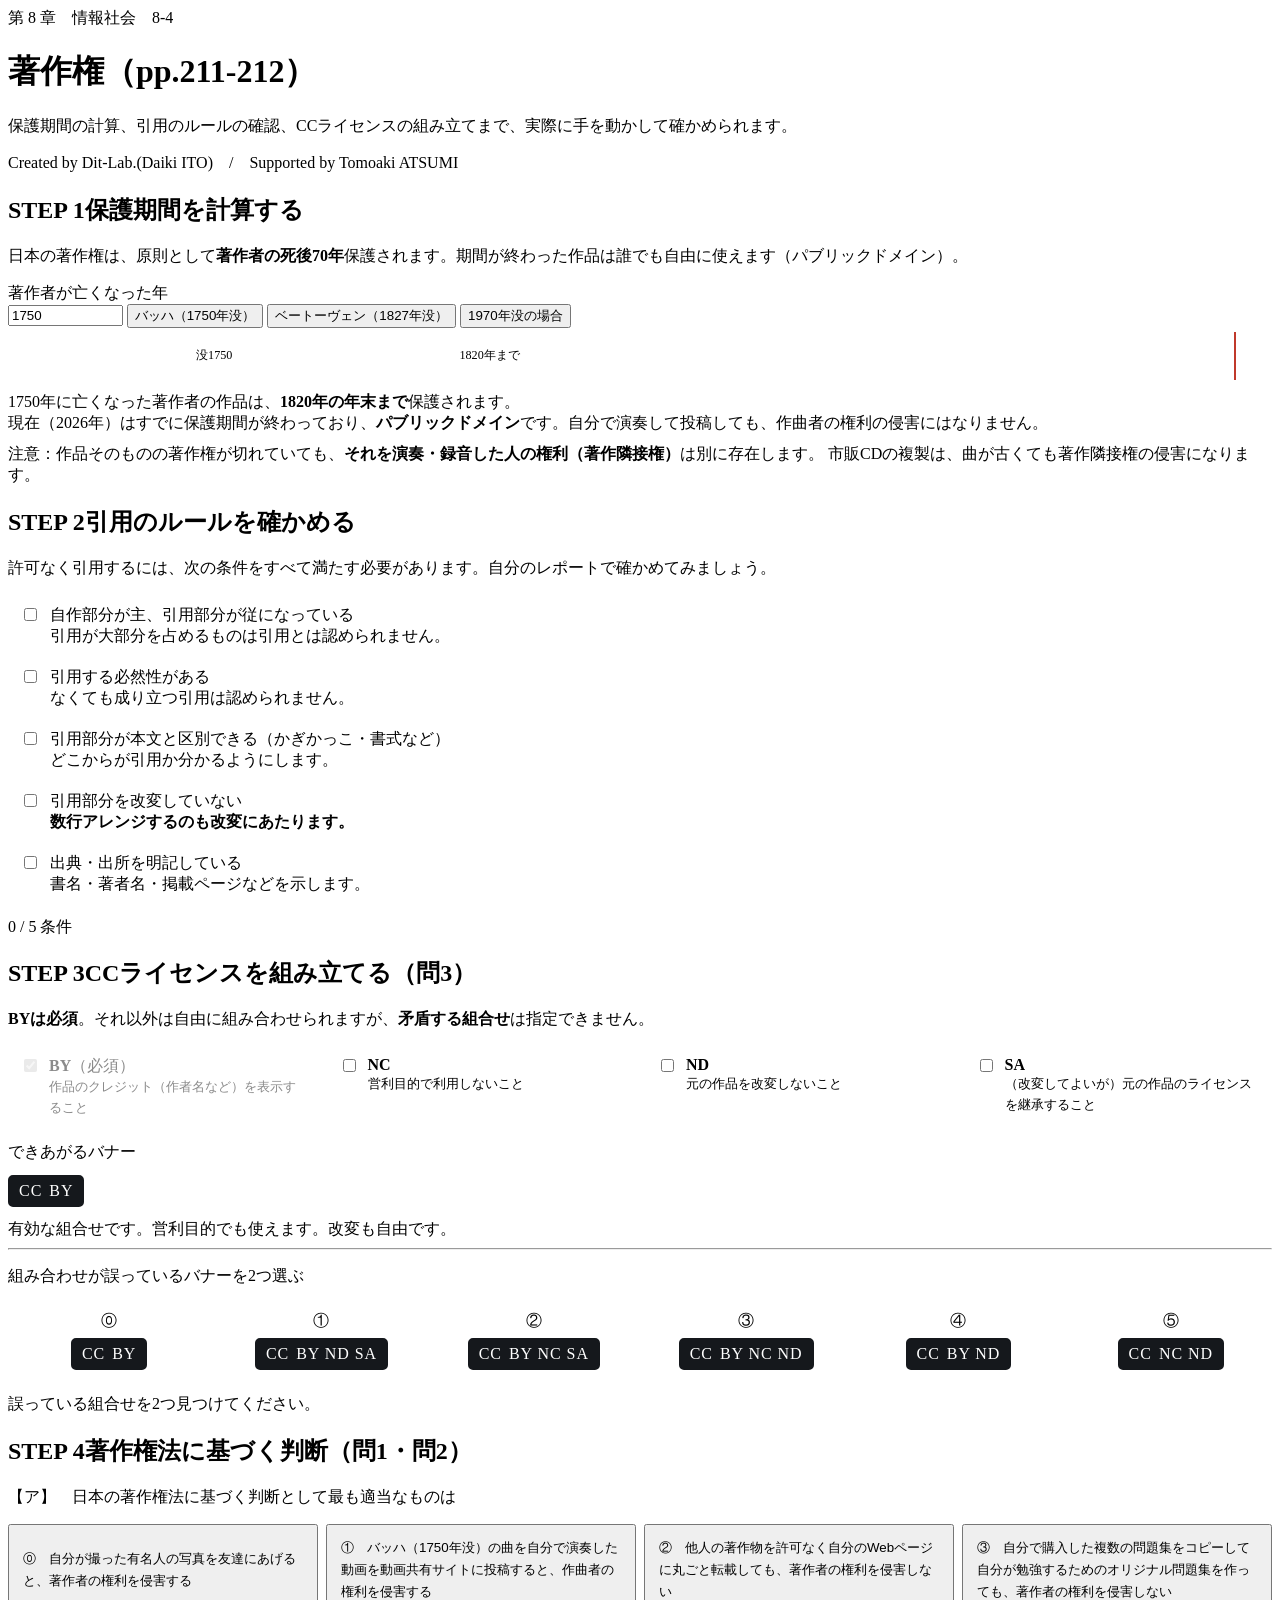
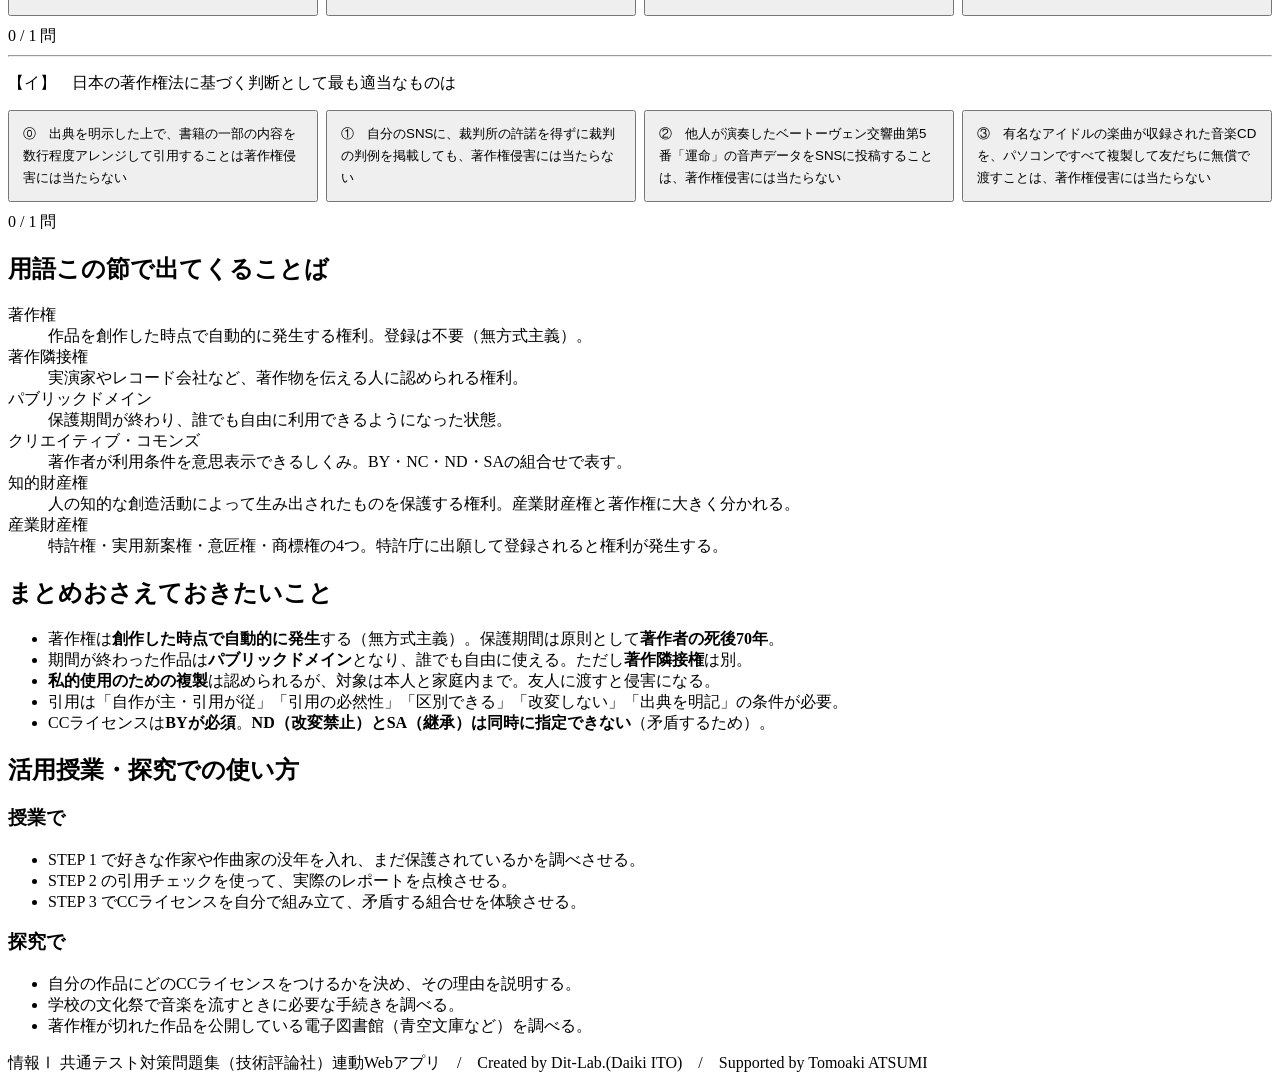
==== commit 244286c7: "fix: 解説文が折り返さず画面からはみ出す場合がある不具合を修正" ====
--- a/index.html
+++ b/index.html
@@ -6,7 +6,7 @@
 <title>著作権｜情報Ⅰ共通テスト対策問題集</title>
 <meta name="description" content="保護期間の計算、引用のルールの確認、CCライセンスの組み立てまで、実際に手を動かして確かめられます。">
 <link rel="icon" href="data:image/svg+xml,%3Csvg xmlns=%22http://www.w3.org/2000/svg%22 viewBox=%220 0 32 32%22%3E%3Crect width=%2232%22 height=%2232%22 fill=%22%2315181c%22/%3E%3Ctext x=%2216%22 y=%2222%22 font-size=%2218%22 font-family=%22monospace%22 fill=%22%23fff%22 text-anchor=%22middle%22%3E01%3C/text%3E%3C/svg%3E">
-<link rel="stylesheet" href="css/style.css?v=ea93572e">
+<link rel="stylesheet" href="css/style.css?v=1b60c856">
 <link rel="stylesheet" href="css/app.css?v=c9babf44">
 </head>
 <body>
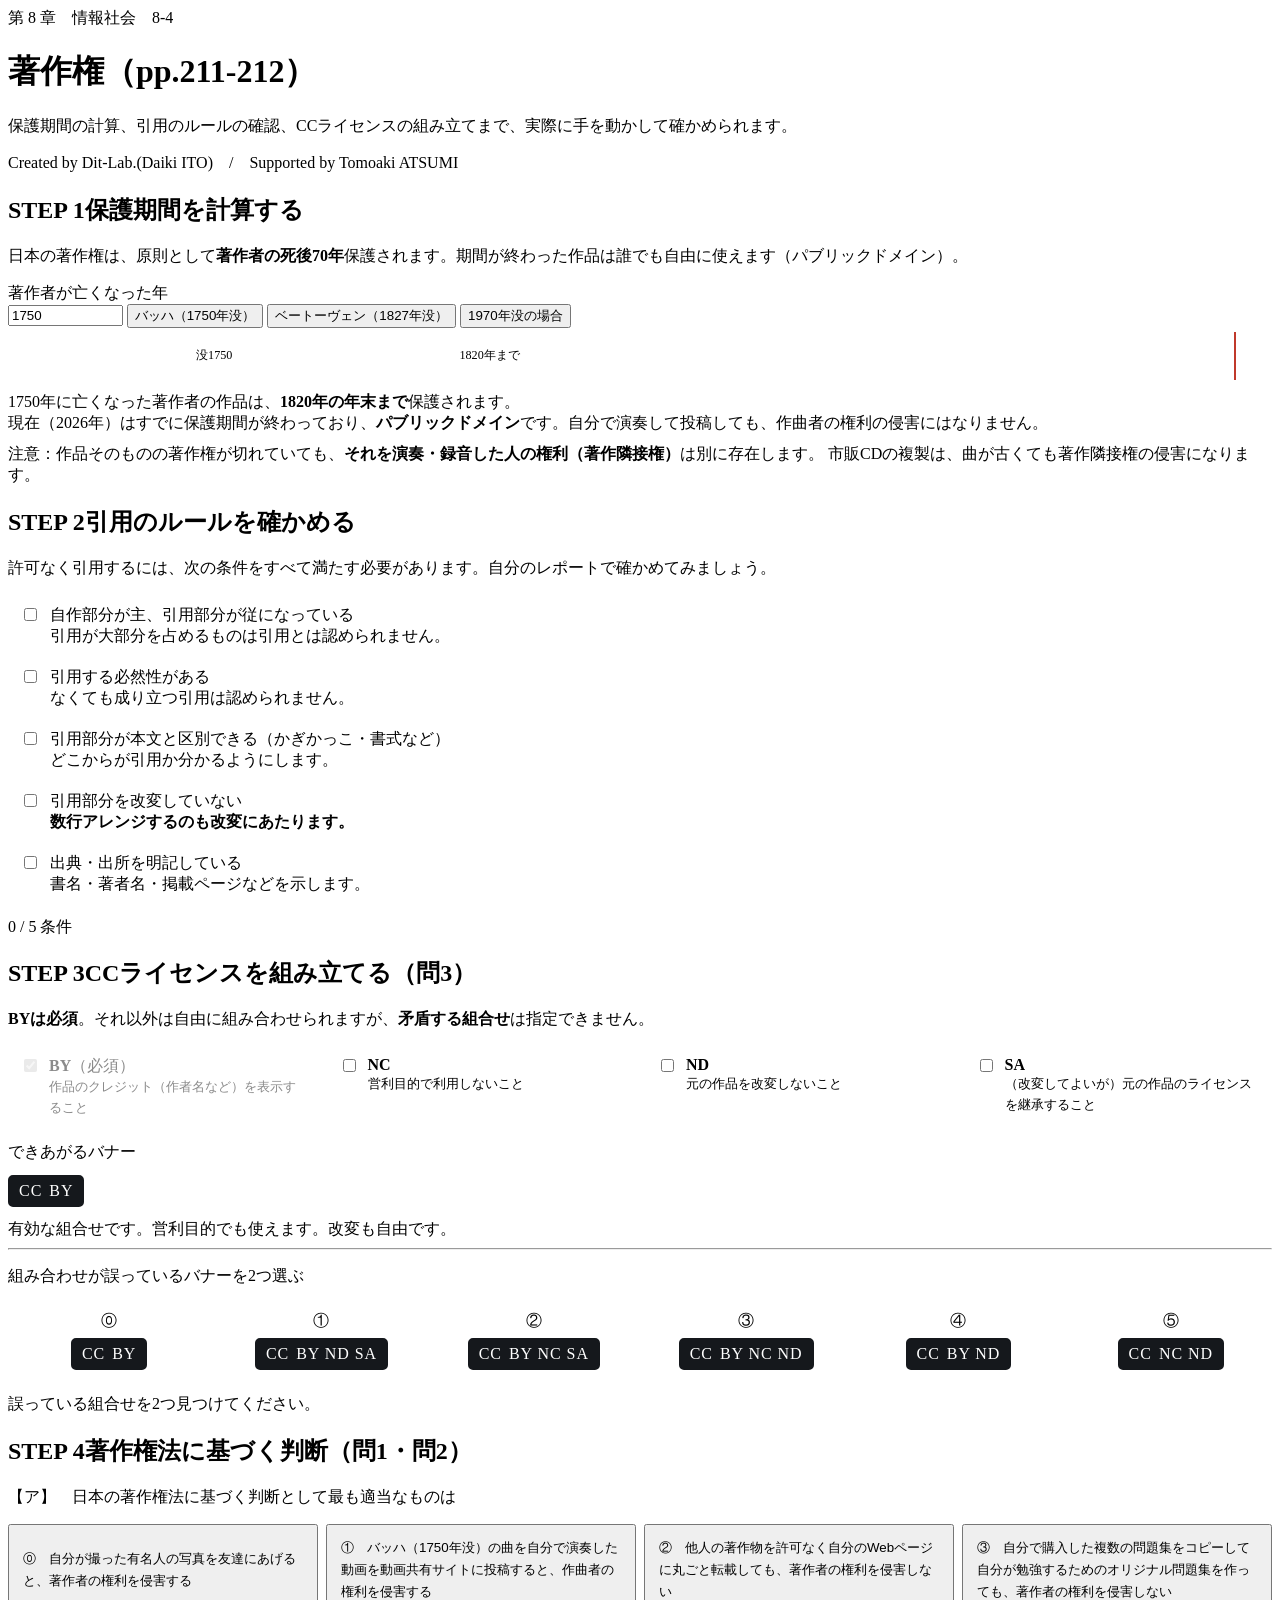
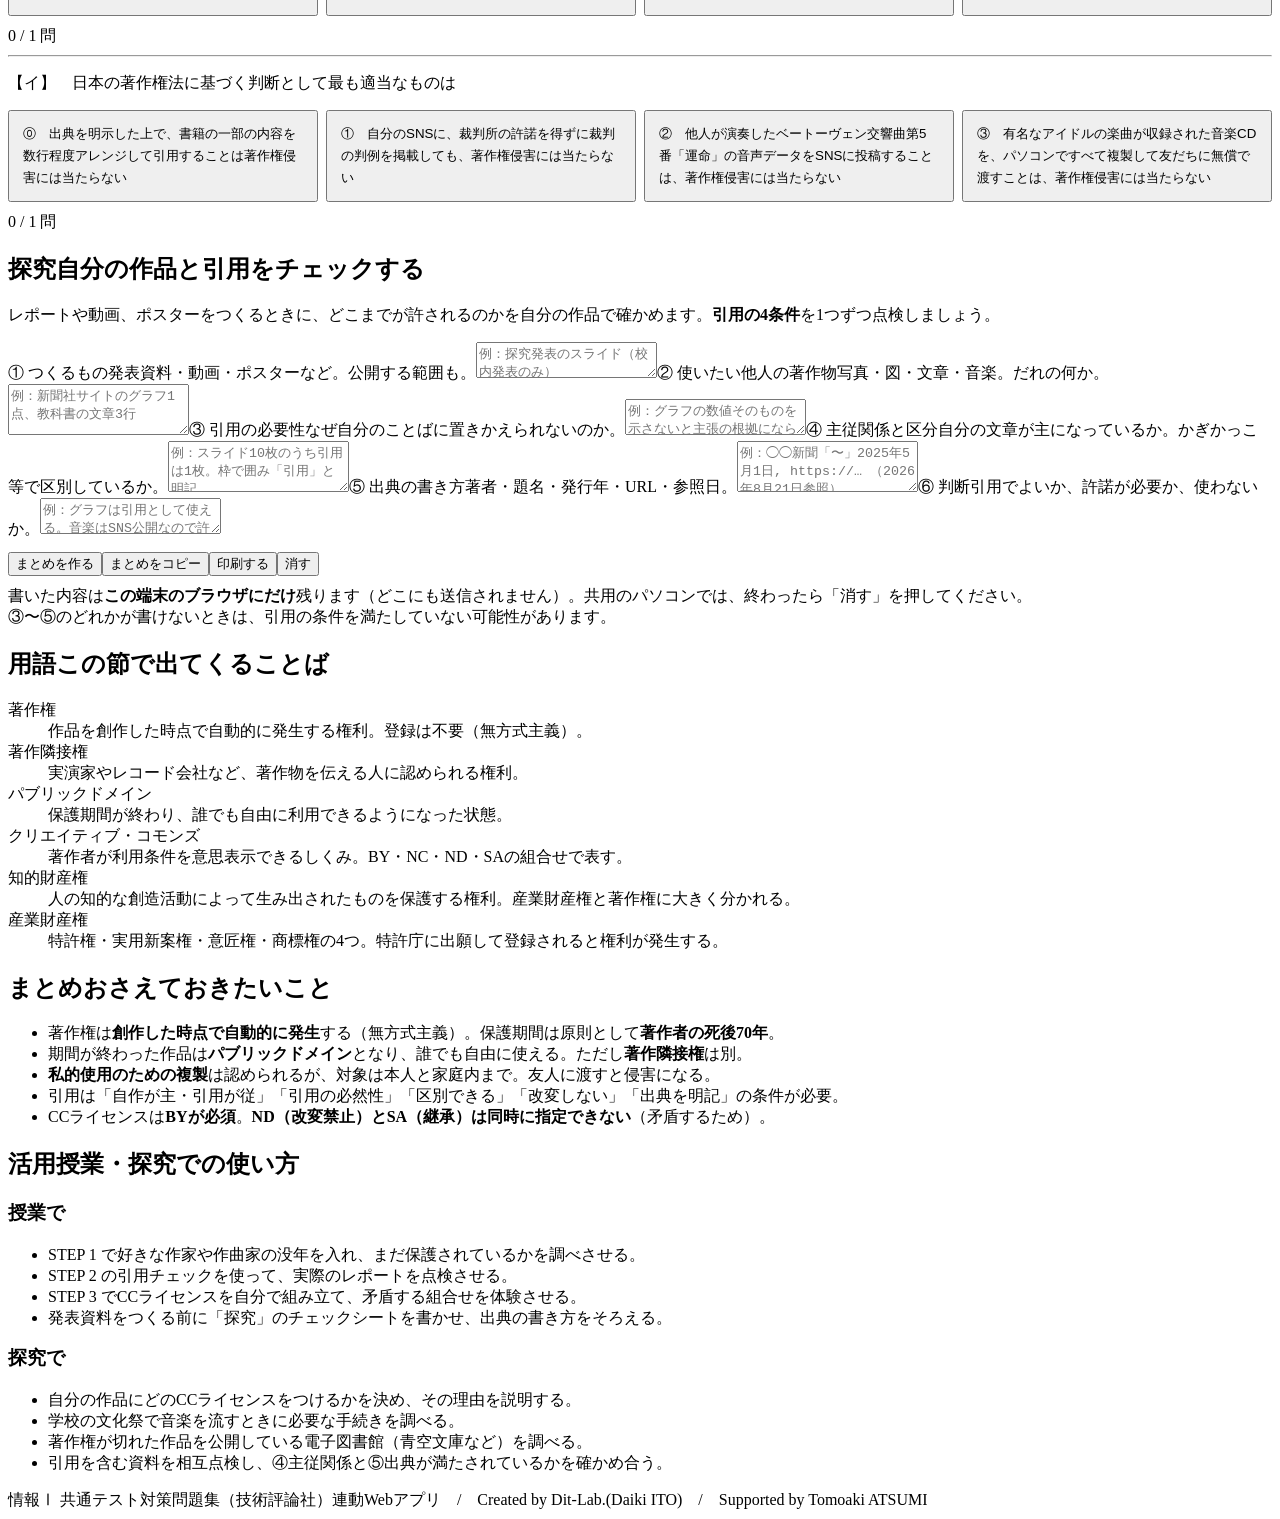
==== commit e0c9f870: "feat: 自分のテーマで書く探究ワークシートを追加（コピー・印刷でき、授業のワークシートとして使える）" ====
--- a/index.html
+++ b/index.html
@@ -6,7 +6,7 @@
 <title>著作権｜情報Ⅰ共通テスト対策問題集</title>
 <meta name="description" content="保護期間の計算、引用のルールの確認、CCライセンスの組み立てまで、実際に手を動かして確かめられます。">
 <link rel="icon" href="data:image/svg+xml,%3Csvg xmlns=%22http://www.w3.org/2000/svg%22 viewBox=%220 0 32 32%22%3E%3Crect width=%2232%22 height=%2232%22 fill=%22%2315181c%22/%3E%3Ctext x=%2216%22 y=%2222%22 font-size=%2218%22 font-family=%22monospace%22 fill=%22%23fff%22 text-anchor=%22middle%22%3E01%3C/text%3E%3C/svg%3E">
-<link rel="stylesheet" href="css/style.css?v=1b60c856">
+<link rel="stylesheet" href="css/style.css?v=bdbb3cb0">
 <link rel="stylesheet" href="css/app.css?v=c9babf44">
 </head>
 <body>
@@ -76,6 +76,12 @@
     </div>
   </section>
 
+  <section class="step wsprint" id="wsSec">
+    <h2><span class="no">探究</span>自分の作品と引用をチェックする</h2>
+    <p class="desc">レポートや動画、ポスターをつくるときに、どこまでが許されるのかを自分の作品で確かめます。<strong>引用の4条件</strong>を1つずつ点検しましょう。</p>
+    <div class="panel"><div id="wsBox"></div></div>
+  </section>
+
   <section class="step" id="glossary">
     <h2><span class="no">用語</span>この節で出てくることば</h2>
     <div class="panel"><div id="glossBox"></div></div>
@@ -102,12 +108,14 @@
         <li>STEP 1 で好きな作家や作曲家の没年を入れ、まだ保護されているかを調べさせる。</li>
         <li>STEP 2 の引用チェックを使って、実際のレポートを点検させる。</li>
         <li>STEP 3 でCCライセンスを自分で組み立て、矛盾する組合せを体験させる。</li>
+        <li>発表資料をつくる前に「探究」のチェックシートを書かせ、出典の書き方をそろえる。</li>
       </ul>
       <h3 style="margin-top:12px">探究で</h3>
       <ul>
         <li>自分の作品にどのCCライセンスをつけるかを決め、その理由を説明する。</li>
         <li>学校の文化祭で音楽を流すときに必要な手続きを調べる。</li>
         <li>著作権が切れた作品を公開している電子図書館（青空文庫など）を調べる。</li>
+        <li>引用を含む資料を相互点検し、④主従関係と⑤出典が満たされているかを確かめ合う。</li>
       </ul>
     </div>
   </section>
@@ -120,6 +128,7 @@
 
 <script src="js/terms.js?v=d081cacd"></script>
 <script src="js/quiz.js?v=13402362"></script>
-<script src="js/app.js?v=ba1130f3"></script>
+<script src="js/worksheet.js?v=b6f4e4b3"></script>
+<script src="js/app.js?v=9a4a0a89"></script>
 </body>
 </html>
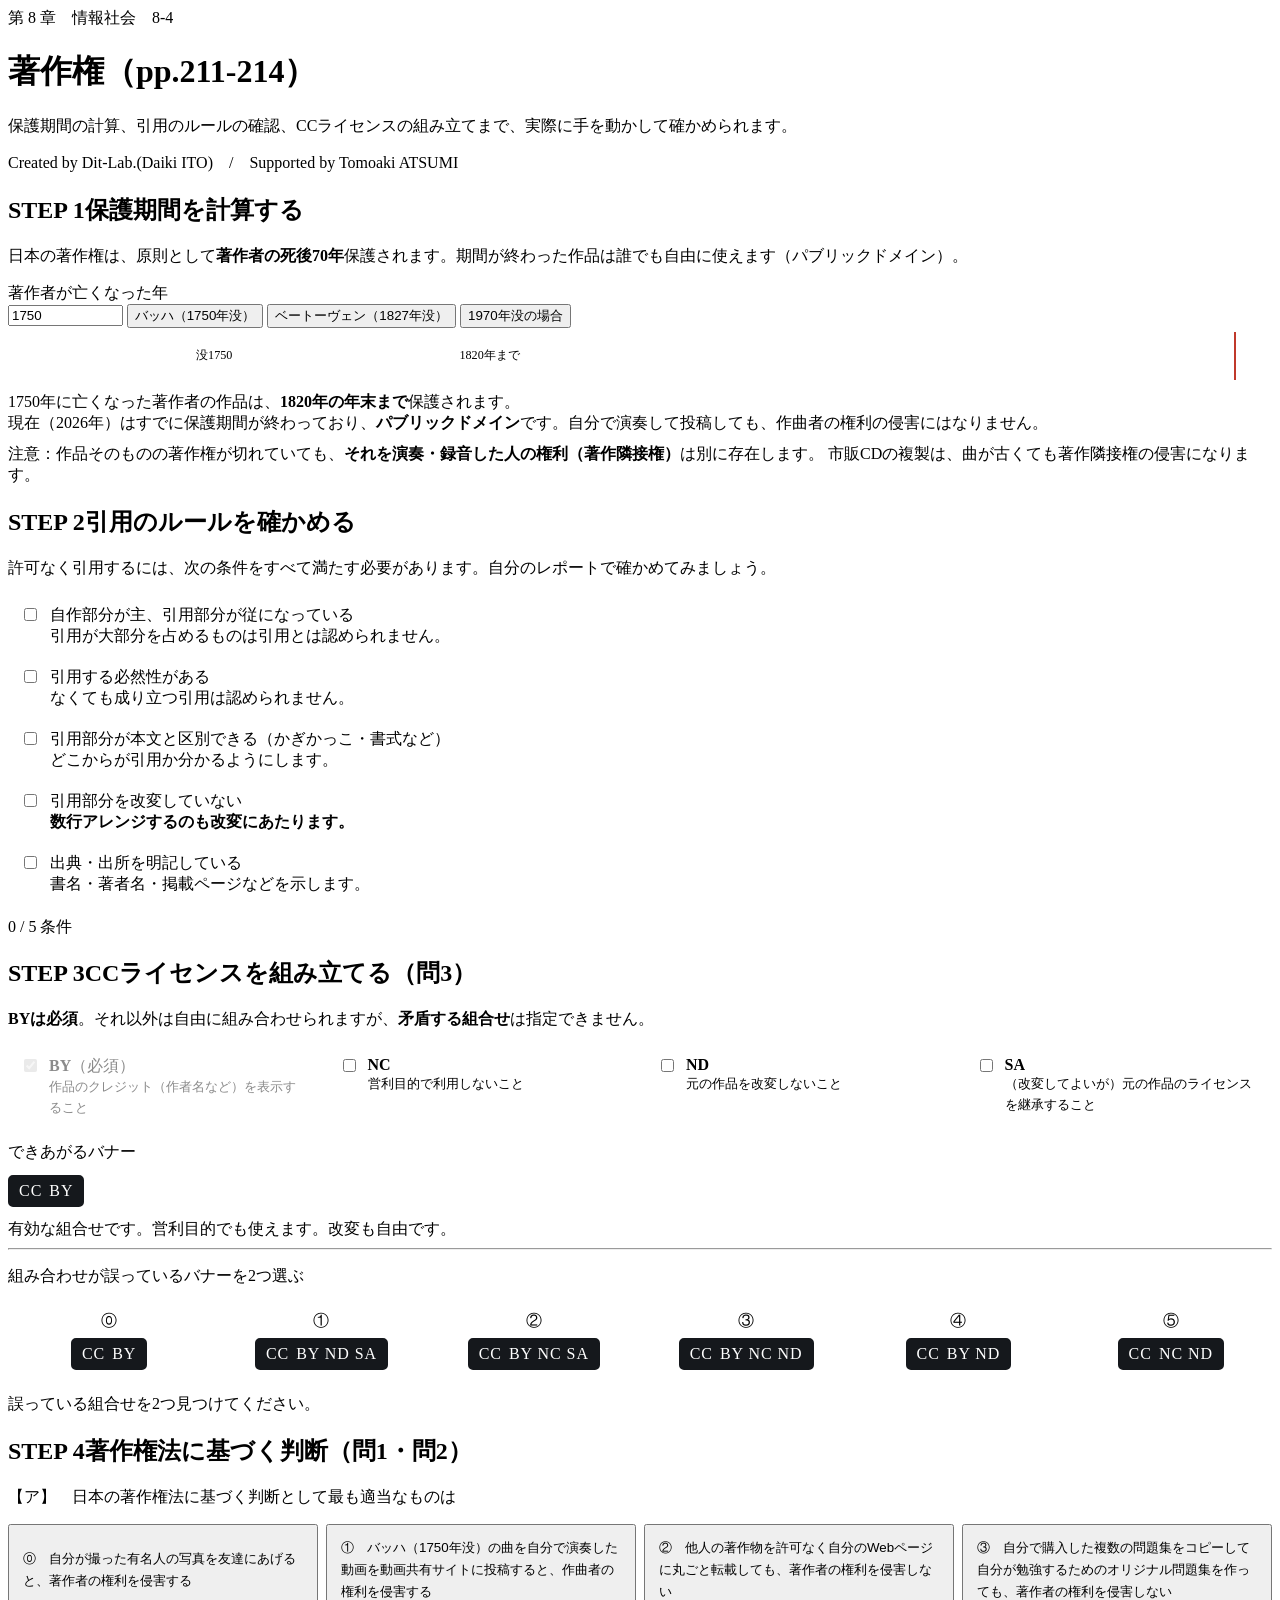
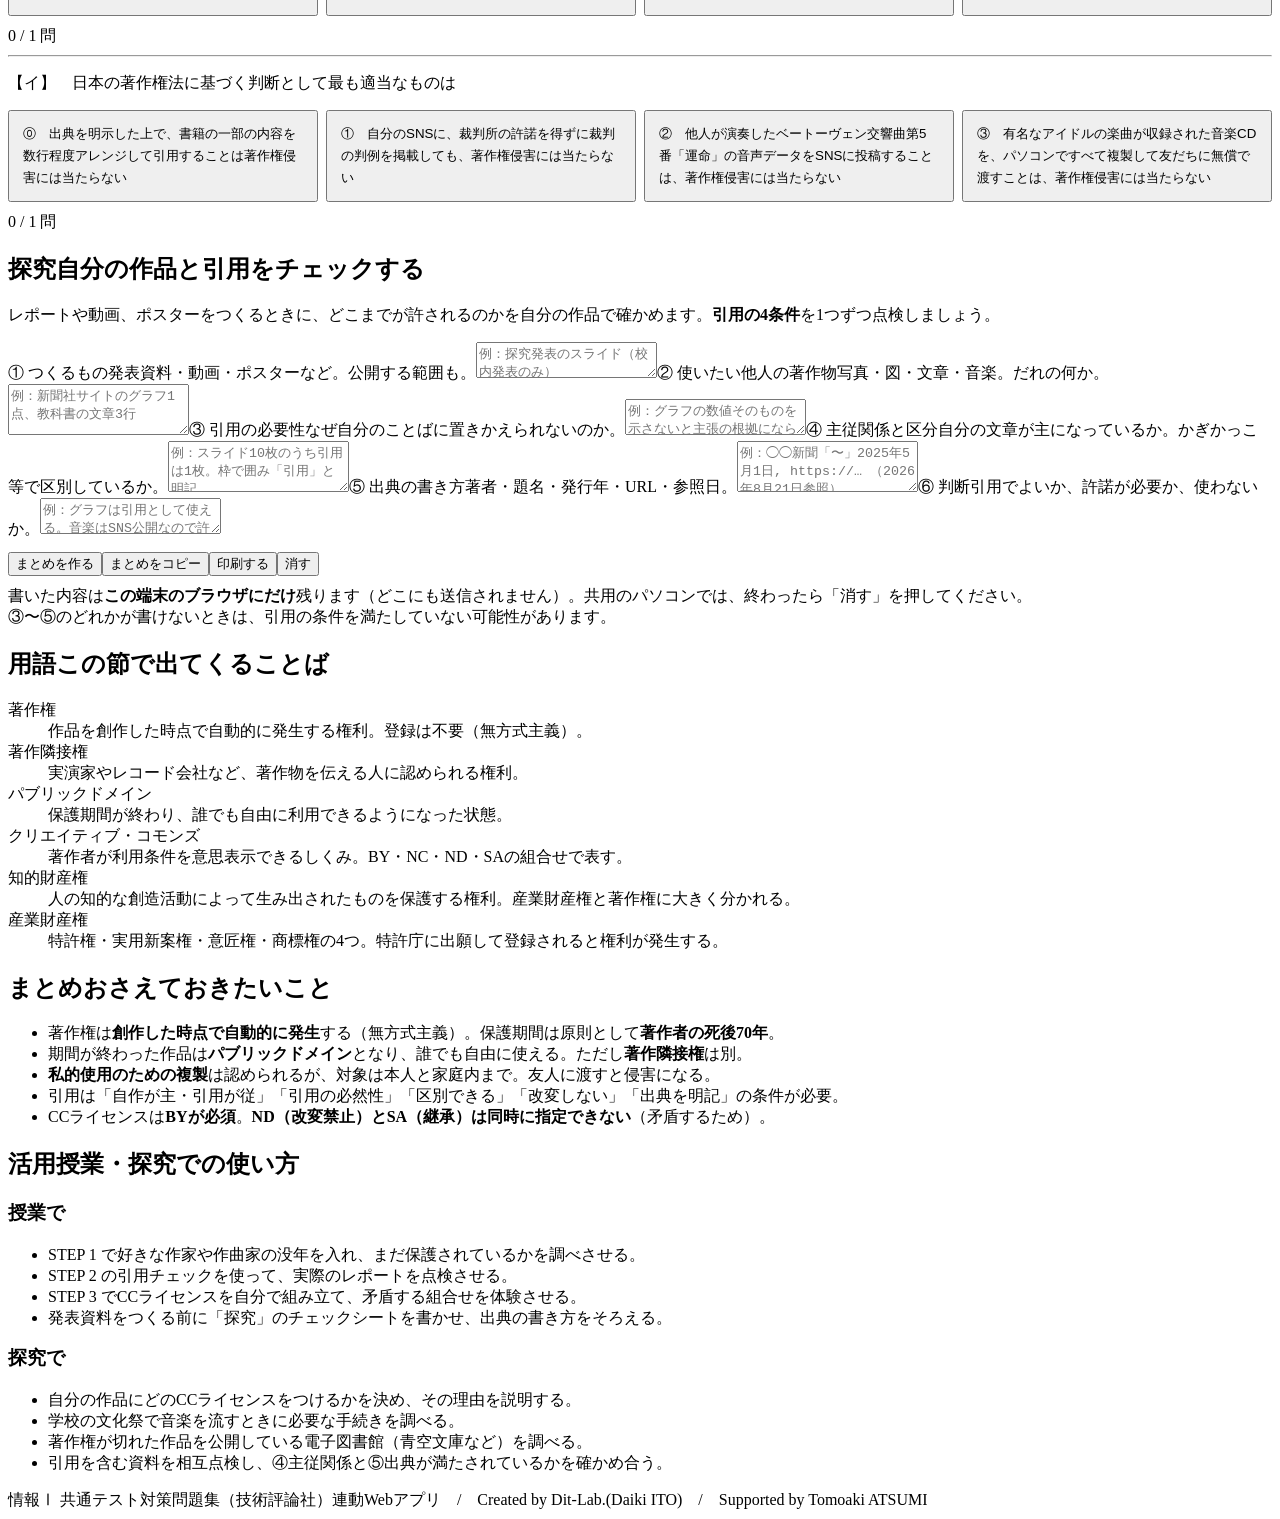
==== commit f105762f: "fix: タイトルのページ数表記を台割・最終原稿に合わせて修正" ====
--- a/index.html
+++ b/index.html
@@ -14,7 +14,7 @@
 <header class="app-header">
   <div class="inner">
     <span class="eyebrow">第 8 章　情報社会　8-4</span>
-    <h1>著作権（pp.211-212）</h1>
+    <h1>著作権（pp.211-214）</h1>
     <p class="lead">保護期間の計算、引用のルールの確認、CCライセンスの組み立てまで、実際に手を動かして確かめられます。</p>
     <p class="credit">Created by Dit-Lab.(Daiki ITO)　/　Supported by Tomoaki ATSUMI</p>
   </div>
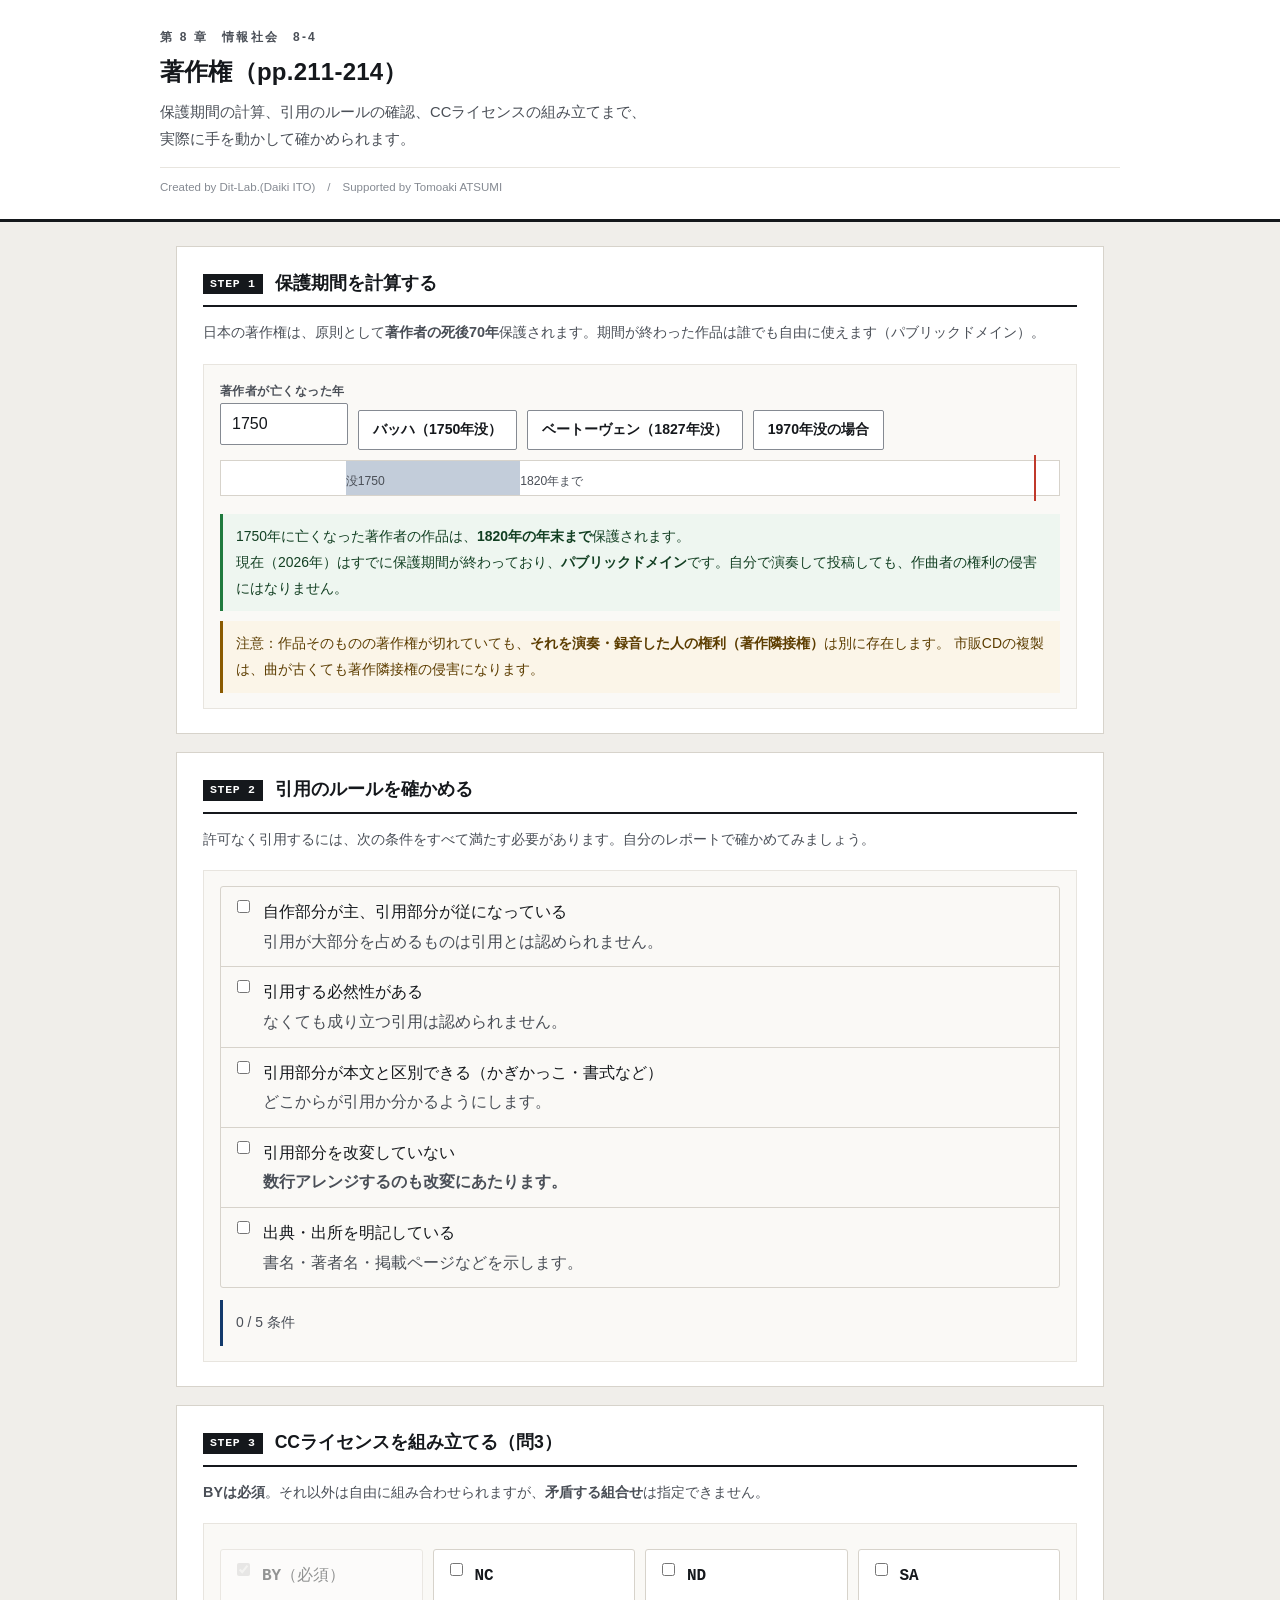
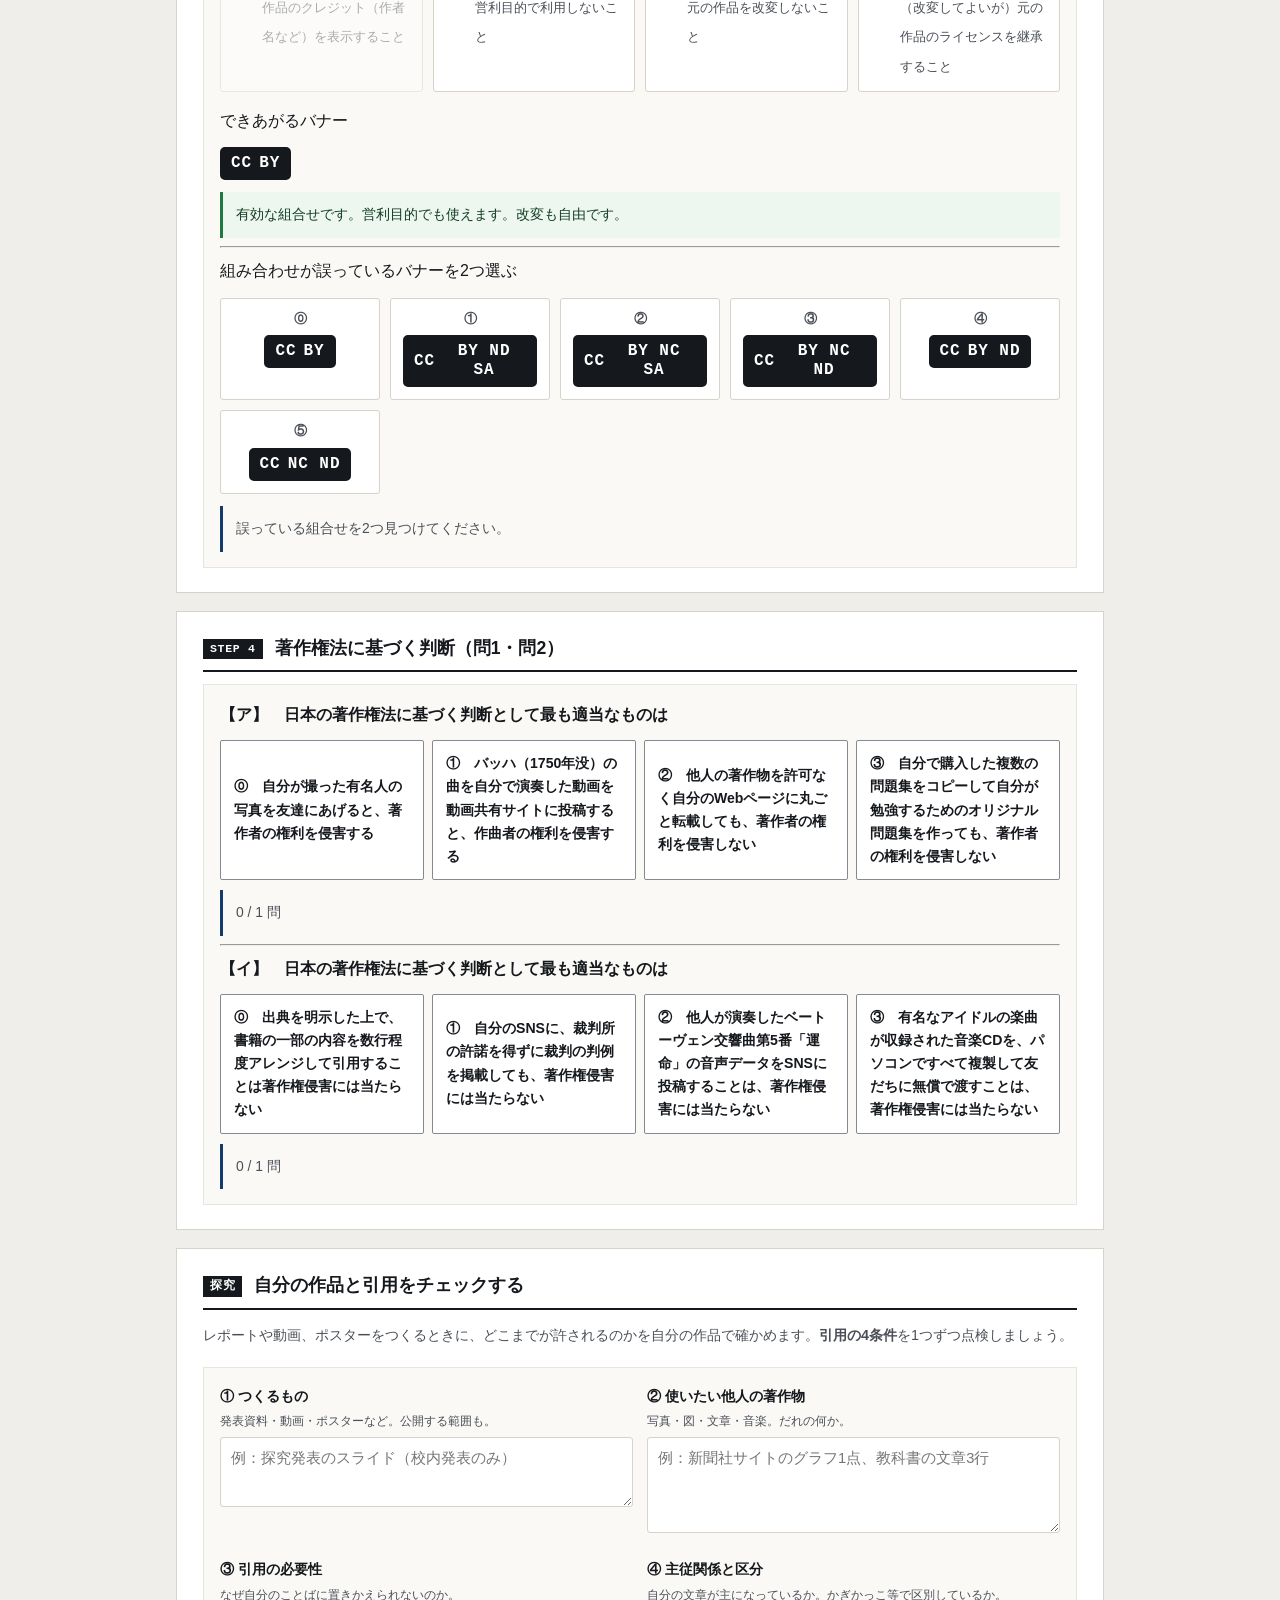
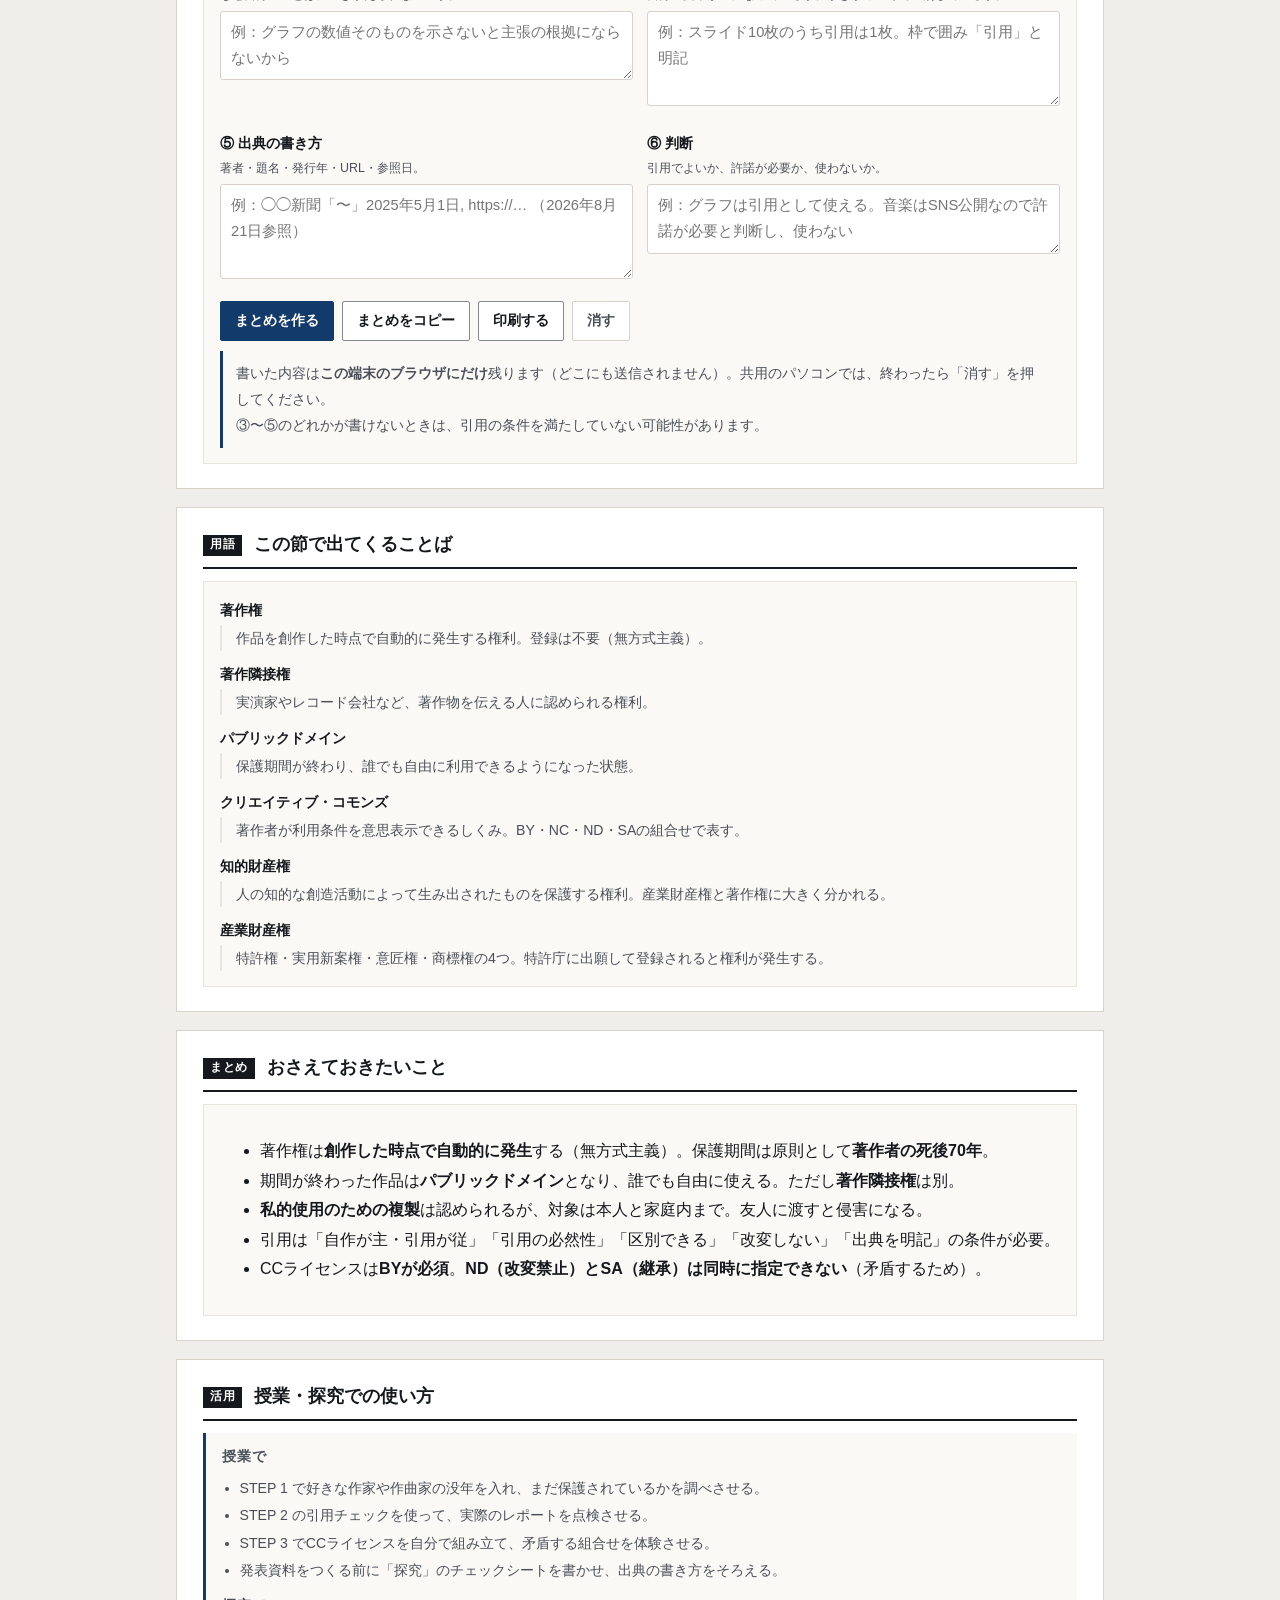
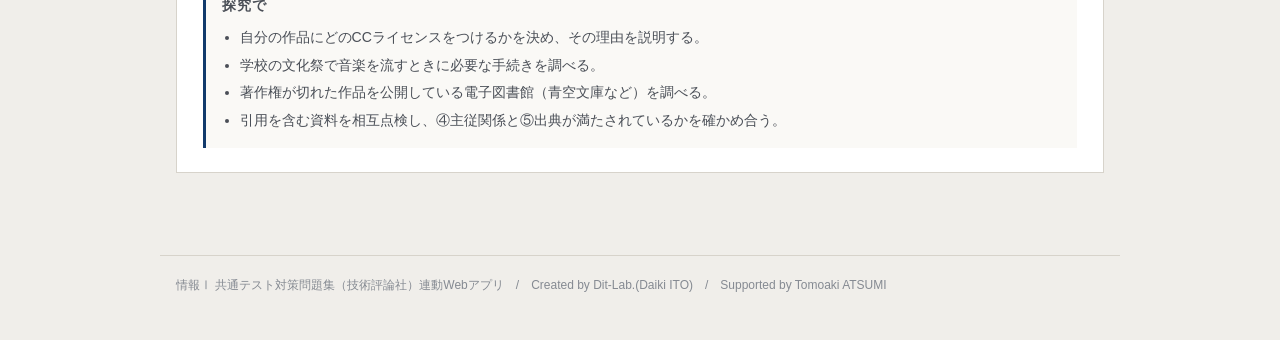
==== commit ef1ad020: "fix: 未定義のCSS変数（--line/--muted/--sans）で枠線と文字色が消えていた問題を修正" ====
--- a/index.html
+++ b/index.html
@@ -6,7 +6,7 @@
 <title>著作権｜情報Ⅰ共通テスト対策問題集</title>
 <meta name="description" content="保護期間の計算、引用のルールの確認、CCライセンスの組み立てまで、実際に手を動かして確かめられます。">
 <link rel="icon" href="data:image/svg+xml,%3Csvg xmlns=%22http://www.w3.org/2000/svg%22 viewBox=%220 0 32 32%22%3E%3Crect width=%2232%22 height=%2232%22 fill=%22%2315181c%22/%3E%3Ctext x=%2216%22 y=%2222%22 font-size=%2218%22 font-family=%22monospace%22 fill=%22%23fff%22 text-anchor=%22middle%22%3E01%3C/text%3E%3C/svg%3E">
-<link rel="stylesheet" href="css/style.css?v=bdbb3cb0">
+<link rel="stylesheet" href="css/style.css?v=88681cd4">
 <link rel="stylesheet" href="css/app.css?v=c9babf44">
 </head>
 <body>
--- a/css/style.css
+++ b/css/style.css
@@ -0,0 +1,304 @@
+/* =========================================================
+   情報Ⅰ 共通テスト対策問題集 — Web アプリ共通スタイル
+   紙面（参考書）に寄せた設計。装飾色は使わず、色は意味を持つときだけ。
+   ========================================================= */
+
+:root{
+  --paper:#ffffff;
+  --paper-2:#faf9f6;      /* うすい紙 */
+  --bg:#f0eeea;           /* 台紙 */
+  --ink:#15181c;
+  --ink-2:#4a4f57;
+  --ink-3:#858a92;
+  --rule:#d7d3cb;
+  /* 旧名のまま書かれているアプリ用の別名（未定義だと枠線や文字色が消えるため） */
+  --line: var(--rule);
+  --muted: var(--ink-2);
+  --sans: var(--font);         /* 罫線 */
+  --rule-2:#e8e5df;
+  --accent:#123a6b;       /* 濃紺。主要操作と現在地だけに使う */
+  --accent-w:#e9eef6;
+  --zero:#c0392b;         /* 左＝0 */
+  --one:#1d4ed8;          /* 右＝1 */
+  --ok:#1f7a3d;   --ok-bg:#eef6f0;
+  --ng:#b3261e;   --ng-bg:#fbefee;
+  --warn:#8a5a00; --warn-bg:#fbf5e8;
+  --font:"Hiragino Kaku Gothic ProN","Hiragino Sans","Yu Gothic Medium","Yu Gothic",
+         "Noto Sans JP",Meiryo,-apple-system,BlinkMacSystemFont,sans-serif;
+  --mono:"SFMono-Regular",Menlo,Consolas,"Courier New",monospace;
+}
+
+*{box-sizing:border-box}
+[hidden]{display:none !important}
+html{-webkit-text-size-adjust:100%}
+body{
+  margin:0; background:var(--bg); color:var(--ink);
+  font-family:var(--font); font-size:16px; line-height:1.85;
+  font-feature-settings:"palt" 1;
+}
+h1,h2,h3,h4{line-height:1.45; margin:0; font-weight:700}
+p{margin:0 0 .75em} p:last-child{margin-bottom:0}
+a{color:var(--accent)}
+
+/* ---------- 標題 ---------- */
+.app-header{background:var(--paper); border-bottom:3px solid var(--ink); padding:26px 20px 20px}
+.app-header .inner{max-width:960px; margin:0 auto}
+.app-header .eyebrow{
+  font-size:.75rem; font-weight:700; color:var(--ink-2); letter-spacing:.18em;
+  display:block; margin-bottom:7px;
+}
+.app-header h1{font-size:1.5rem; letter-spacing:.01em}
+.app-header .lead{font-size:.92rem; color:var(--ink-2); margin-top:9px; max-width:60ch}
+.app-header .credit{
+  font-size:.72rem; color:var(--ink-3); margin-top:14px;
+  padding-top:9px; border-top:1px solid var(--rule-2);
+}
+
+/* ---------- 版面 ---------- */
+.wrap{max-width:960px; margin:0 auto; padding:24px 16px 64px}
+.step{background:var(--paper); border:1px solid var(--rule); padding:24px 26px; margin-bottom:18px}
+.step > h2{
+  display:flex; align-items:baseline; gap:12px; font-size:1.1rem;
+  padding-bottom:9px; border-bottom:2px solid var(--ink); margin-bottom:12px;
+}
+.step > h2 .no{
+  flex:none; font-family:var(--mono); font-size:.72rem; font-weight:700;
+  background:var(--ink); color:var(--paper); padding:2px 7px; letter-spacing:.06em;
+  position:relative; top:-2px;
+}
+.step > .desc{color:var(--ink-2); font-size:.9rem; margin-bottom:18px}
+.step[hidden]{display:none}
+
+.grid{display:grid; gap:20px}
+.grid > *{min-width:0}          /* 子の中身で列が広がるのを防ぐ */
+@media(min-width:800px){ .grid.c2{grid-template-columns:1fr 1fr} }
+@media(min-width:800px){ .grid.c21{grid-template-columns:1.45fr 1fr} }
+
+.panel{border:1px solid var(--rule-2); background:var(--paper-2); padding:15px 16px; min-width:0}
+.panel > h3{
+  font-size:.8rem; font-weight:700; color:var(--ink-2); letter-spacing:.08em;
+  margin-bottom:12px; padding-bottom:6px; border-bottom:1px solid var(--rule);
+}
+
+/* ---------- 部品 ---------- */
+.btn{
+  appearance:none; border:1px solid var(--ink-3); background:var(--paper); color:var(--ink);
+  font-family:inherit; font-size:.88rem; font-weight:700; padding:8px 14px;
+  border-radius:2px; cursor:pointer; min-height:40px; line-height:1.4;
+  transition:background .12s, border-color .12s, color .12s;
+}
+.btn:hover:not(:disabled){background:var(--accent-w); border-color:var(--accent); color:var(--accent)}
+.btn:disabled{opacity:.35; cursor:not-allowed}
+.btn.primary{background:var(--accent); color:var(--paper); border-color:var(--accent)}
+.btn.primary:hover:not(:disabled){background:#0d2c53; color:var(--paper)}
+.btn.ghost{border-color:var(--rule); color:var(--ink-2)}
+.btn.sm{font-size:.8rem; padding:5px 10px; min-height:34px}
+.btn-row{display:flex; flex-wrap:wrap; gap:8px; align-items:center}
+
+/* タブ（見出し下線式） */
+.seg{display:flex; gap:0; border-bottom:1px solid var(--rule)}
+.seg button{
+  appearance:none; border:0; background:transparent; font-family:inherit; font-size:.88rem;
+  font-weight:700; color:var(--ink-3); padding:9px 4px; margin-right:26px; cursor:pointer;
+  border-bottom:3px solid transparent; margin-bottom:-1px; min-height:40px;
+}
+.seg button:hover{color:var(--ink-2)}
+.seg button[aria-pressed="true"]{color:var(--ink); border-bottom-color:var(--accent)}
+
+label.fld{display:block; font-size:.78rem; font-weight:700; color:var(--ink-2); margin-bottom:5px; letter-spacing:.04em}
+input[type=text], textarea, input[type=number]{
+  width:100%; font-family:inherit; font-size:1rem; color:var(--ink);
+  border:1px solid var(--ink-3); border-radius:2px; padding:9px 11px;
+  background:var(--paper); min-height:42px;
+}
+input:focus, textarea:focus{outline:2px solid var(--accent); outline-offset:-1px; border-color:var(--accent)}
+.btn:focus-visible, .seg button:focus-visible, .node-card:focus-visible{outline:2px solid var(--accent); outline-offset:2px}
+textarea{resize:vertical; line-height:1.7}
+.mono{font-family:var(--mono)}
+
+table.tbl{width:100%; border-collapse:collapse; font-size:.89rem}
+table.tbl th, table.tbl td{border-bottom:1px solid var(--rule-2); padding:7px 10px; text-align:right}
+table.tbl th:first-child, table.tbl td:first-child{text-align:left}
+table.tbl thead th{border-bottom:1.5px solid var(--ink); font-size:.76rem; color:var(--ink-2); font-weight:700; white-space:nowrap}
+.tbl-scroll{overflow-x:auto; -webkit-overflow-scrolling:touch; max-width:100%}
+
+.note{padding:10px 13px; font-size:.87rem; border-left:3px solid var(--ink-3); background:var(--paper-2); overflow-wrap:break-word; word-break:break-word}
+.note.ok{background:var(--ok-bg); border-left-color:var(--ok); color:#123f22}
+.note.ng{background:var(--ng-bg); border-left-color:var(--ng); color:#6d1a15}
+.note.info{background:var(--paper-2); border-left-color:var(--accent); color:var(--ink-2)}
+.note.warn{background:var(--warn-bg); border-left-color:var(--warn); color:#5c3d00}
+.note[hidden]{display:none}
+
+.badge{
+  display:inline-block; font-size:.72rem; font-weight:700; padding:1px 7px;
+  border:1px solid var(--rule); color:var(--ink-2); background:var(--paper); letter-spacing:.04em;
+}
+
+/* 数値は罫線で仕切るだけ。カードにしない */
+.metrics{display:flex; flex-wrap:wrap; gap:0; border-top:1px solid var(--rule)}
+.metric{flex:1 1 130px; padding:11px 14px 11px 0; border-right:1px solid var(--rule-2)}
+.metric:last-child{border-right:0}
+.metric .k{font-size:.74rem; color:var(--ink-3); font-weight:700; letter-spacing:.05em}
+.metric .v{font-size:1.6rem; font-weight:700; line-height:1.3; font-family:var(--mono); letter-spacing:-.01em}
+.metric .s{font-size:.76rem; color:var(--ink-2)}
+
+.bit0{color:var(--zero); font-weight:700}
+.bit1{color:var(--one); font-weight:700}
+
+.app-footer{
+  max-width:960px; margin:0 auto; padding:18px 16px 44px; color:var(--ink-3);
+  font-size:.75rem; border-top:1px solid var(--rule);
+}
+.sr-only{position:absolute;width:1px;height:1px;overflow:hidden;clip:rect(0 0 0 0);white-space:nowrap}
+
+@media(max-width:640px){
+  body{font-size:15px}
+  .app-header{padding:20px 16px 16px}
+  .app-header h1{font-size:1.16rem}
+  .wrap{padding:16px 12px 52px}
+  .step{padding:18px 15px}
+  .seg button{margin-right:18px; font-size:.84rem}
+  .metric{flex-basis:50%; border-right:0}
+}
+@media (prefers-reduced-motion:reduce){ *{animation:none!important; transition:none!important} }
+
+/* ---------- 自分のデータ・共有・印刷 ---------- */
+.toolbar{display:flex; flex-wrap:wrap; gap:8px; align-items:center; margin-top:12px;
+  padding-top:12px; border-top:1px solid var(--rule-2)}
+.toolbar .hint{font-size:.78rem; color:var(--ink-3)}
+.paste-area{width:100%; min-height:110px; font-family:var(--mono); font-size:.86rem}
+.use-note{background:var(--paper-2); border-left:3px solid var(--accent); padding:14px 16px; font-size:.88rem}
+.use-note h3{font-size:.86rem; letter-spacing:.06em; margin-bottom:8px; color:var(--ink-2)}
+.use-note ol, .use-note ul{margin:0; padding-left:1.25em; line-height:1.95; color:var(--ink-2)}
+
+@media print{
+  body{background:#fff}
+  .app-header{border-bottom:2px solid #000}
+  .step{border:1px solid #bbb; break-inside:avoid; page-break-inside:avoid; margin-bottom:12px}
+  .btn, .seg, .toolbar, input[type=range]{display:none !important}
+  .note{border-left-width:2px}
+  a[href]:after{content:""}
+}
+
+/* ---------- 入力グリッド ---------- */
+.dg-scroll{overflow:auto; -webkit-overflow-scrolling:touch; border:1px solid var(--rule); background:var(--paper); max-height:420px}
+table.dg{border-collapse:collapse; font-family:var(--mono); font-size:.9rem; min-width:100%}
+table.dg th, table.dg td{border:1px solid var(--rule-2); padding:0}
+table.dg thead th{background:var(--paper-2); position:sticky; top:0; z-index:2}
+table.dg .dg-n{background:var(--paper-2); color:var(--ink-3); font-size:.76rem; font-weight:400;
+  text-align:center; min-width:34px; padding:0 4px; position:sticky; left:0; z-index:1}
+table.dg .dg-corner{background:var(--paper-2); min-width:34px; position:sticky; left:0; z-index:3}
+table.dg .dg-act{background:var(--paper-2); width:34px}
+.dg-h, .dg-c{width:100%; min-width:96px; border:0; background:transparent; font-family:inherit;
+  font-size:.9rem; padding:8px 9px; color:var(--ink); min-height:38px}
+.dg-h{font-weight:700; font-family:var(--font); font-size:.82rem; color:var(--ink-2)}
+.dg-c.num{text-align:right}
+.dg-c:focus, .dg-h:focus{outline:2px solid var(--accent); outline-offset:-2px; background:var(--accent-w)}
+.dg-del{border:0; background:transparent; color:var(--ink-3); cursor:pointer; width:32px; height:34px; font-size:1rem}
+.dg-del:hover{color:var(--ng)}
+.dg-tools{display:flex; flex-wrap:wrap; gap:8px; align-items:center; margin-top:10px}
+.dg-hint{font-size:.76rem; color:var(--ink-3)}
+
+/* ---------- ファイル読み込み ---------- */
+.filebox{display:flex; flex-wrap:wrap; gap:10px; align-items:center; padding:12px;
+  border:1px dashed var(--rule); background:var(--paper-2)}
+.filebox input[type=file]{font-size:.85rem; font-family:inherit; max-width:100%}
+.filebox .sel{max-width:220px}
+.filelabel{display:inline-flex; align-items:center; gap:6px; font-size:.85rem; font-weight:700;
+  border:1px solid var(--ink-3); background:var(--paper); padding:8px 14px; border-radius:2px; cursor:pointer; min-height:40px}
+.filelabel:hover{border-color:var(--accent); color:var(--accent); background:var(--accent-w)}
+.filelabel input{display:none}
+
+/* ---------- 用語解説 ---------- */
+.term{position:relative; border-bottom:1.5px dotted var(--accent); cursor:help; color:var(--accent); font-weight:700}
+.term .term-pop{display:none; position:absolute; left:0; top:1.7em; z-index:50; width:min(300px,78vw);
+  background:var(--paper); border:1px solid var(--ink-3); box-shadow:0 6px 20px rgba(0,0,0,.14);
+  padding:10px 12px; font-size:.82rem; font-weight:400; color:var(--ink-2); line-height:1.75;
+  border-left:3px solid var(--accent); cursor:auto; text-align:left}
+.term .term-pop b{display:block; color:var(--ink); font-size:.86rem; margin-bottom:3px}
+.term.open .term-pop{display:block}
+dl.gloss{margin:0; font-size:.88rem}
+dl.gloss dt{font-weight:700; color:var(--ink); margin-top:10px}
+dl.gloss dt:first-child{margin-top:0}
+dl.gloss dd{margin:2px 0 0; color:var(--ink-2); line-height:1.85; padding-left:1em; border-left:2px solid var(--rule-2)}
+@media print{ .term{border-bottom:0; color:inherit} .term .term-pop{display:none !important} }
+
+/* ---------- スマホ・タブレット ---------- */
+@media (max-width:1024px){
+  /* iOS で入力時に画面が勝手に拡大するのを防ぐ（16px 未満だとズームする） */
+  input[type=text], input[type=number], textarea, select, .dg-c, .dg-h{ font-size:16px }
+  .dg-c, .dg-h{ min-width:110px }
+}
+@media (max-width:820px){
+  .grid.c2,.grid.c21{grid-template-columns:1fr}
+  .dg-scroll{max-height:340px}
+  .filebox{flex-direction:column; align-items:stretch}
+  .filebox .sel{max-width:100%}
+  .term .term-pop{left:auto; right:0; width:min(280px,86vw)}
+}
+@media (max-width:480px){
+  .step > h2{font-size:1rem; flex-wrap:wrap}
+  .metrics{gap:0}
+  .metric{flex-basis:50%; padding-right:10px}
+  .metric .v{font-size:1.3rem}
+  .btn{padding:8px 12px}
+  .dg-tools{gap:6px}
+  .dg-hint{width:100%}
+}
+/* タッチ操作でのスクロールを滑らかに */
+.tbl-scroll, .dg-scroll, .tree-box{ -webkit-overflow-scrolling:touch; overscroll-behavior-x:contain }
+
+/* 幅指定つきの入力欄がスマートフォンではみ出さないようにする */
+input[type=text], input[type=number], input[type=search], textarea, select{ max-width:100% }
+.btn-row > label{ min-width:0; max-width:100% }
+.btn-row > label input, .btn-row > label select{ max-width:100% }
+
+/* 共通：○×判定・並べかえ（quiz.js 用） */
+.abcde{border:1px solid var(--rule); border-radius:3px; overflow:hidden}
+.abcde > div{border-top:1px solid var(--rule); padding:10px 12px}
+.abcde > div:first-child{border-top:0}
+.abcde .st{display:flex; gap:10px; align-items:flex-start; flex-wrap:wrap}
+.abcde .st .k{font-weight:700; font-family:var(--mono); min-width:1.4em}
+.abcde .st .t{flex:1; min-width:12em}
+.abcde .jb{display:flex; gap:6px}
+.abcde .jb .btn{min-width:3.4em; padding:6px 10px; text-align:center}
+.prep{display:grid; grid-template-columns:repeat(auto-fit,minmax(150px,1fr)); gap:10px; margin-top:10px}
+.prep .slot{border:1px dashed var(--ink-3); border-radius:3px; padding:10px; min-height:92px; background:var(--paper)}
+.prep .slot.filled{border-style:solid}
+.prep .slot .tag{font:700 .74rem/1.4 var(--mono); color:var(--accent); display:block; margin-bottom:6px}
+.prep .slot .txt{font-size:.86rem; line-height:1.7}
+.cards{display:flex; flex-wrap:wrap; gap:8px; margin-top:10px}
+.cards .c{border:1px solid var(--ink-3); border-radius:3px; padding:9px 12px; background:var(--paper);
+  cursor:pointer; font-size:.88rem; max-width:100%; text-align:left; font-family:inherit; color:var(--ink)}
+.cards .c:hover{background:var(--warn-bg)}
+.cards .c.used{opacity:.35; pointer-events:none}
+
+/* --- 予想してから実行 --- */
+.pmark{display:inline-block; background:var(--accent); color:#fff; font-size:.7rem; font-weight:700;
+  letter-spacing:.08em; padding:2px 7px; border-radius:2px; margin-right:8px; vertical-align:2px}
+input.pin{font-size:1.05rem; padding:7px 10px; border:1px solid var(--rule); border-radius:3px;
+  width:9em; max-width:100%; background:#fff}
+.btn-row .unit{color:var(--muted); font-size:.9rem}
+.choice4 .btn.on{border-color:var(--accent); box-shadow:inset 0 0 0 1px var(--accent); font-weight:700}
+/* 設問文の見出し（flex ではなく通常の段落。.qhead は左右振り分け用なので用途が別） */
+.pq{margin:0 0 10px; font-weight:700; line-height:1.85}
+
+/* --- 自分のテーマでやってみる（ワークシート） --- */
+.wsheet{display:grid; gap:14px}
+@media(min-width:760px){ .wsheet{grid-template-columns:1fr 1fr} }
+.wsf{display:block}
+.wsf .wsl{display:block; font-weight:700; font-size:.9rem; margin-bottom:3px}
+.wsf .wsh{display:block; font-size:.78rem; color:var(--muted); margin-bottom:5px; line-height:1.6}
+.wsf textarea{width:100%; max-width:100%; font:inherit; font-size:.92rem; line-height:1.75;
+  padding:8px 10px; border:1px solid var(--rule); border-radius:3px; background:#fff; resize:vertical}
+.wsf textarea:focus{outline:2px solid var(--accent); outline-offset:-2px}
+.wsout{margin-top:14px; border:1px solid var(--ink-3); border-radius:3px; background:#fff; padding:16px 18px}
+.wsout h4{margin:0 0 10px; font-size:1rem}
+.wsout dl{margin:0}
+.wsout dt{font-weight:700; font-size:.84rem; color:var(--accent); margin-top:10px}
+.wsout dd{margin:2px 0 0; font-size:.92rem; line-height:1.85; white-space:pre-wrap}
+.wsout .wsmsg{margin:10px 0 0; font-size:.86rem; color:var(--muted)}
+@media print{
+  .app-header, .btn-row, .step:not(.wsprint){ display:none !important }
+  .wsout{border:none; padding:0}
+}
